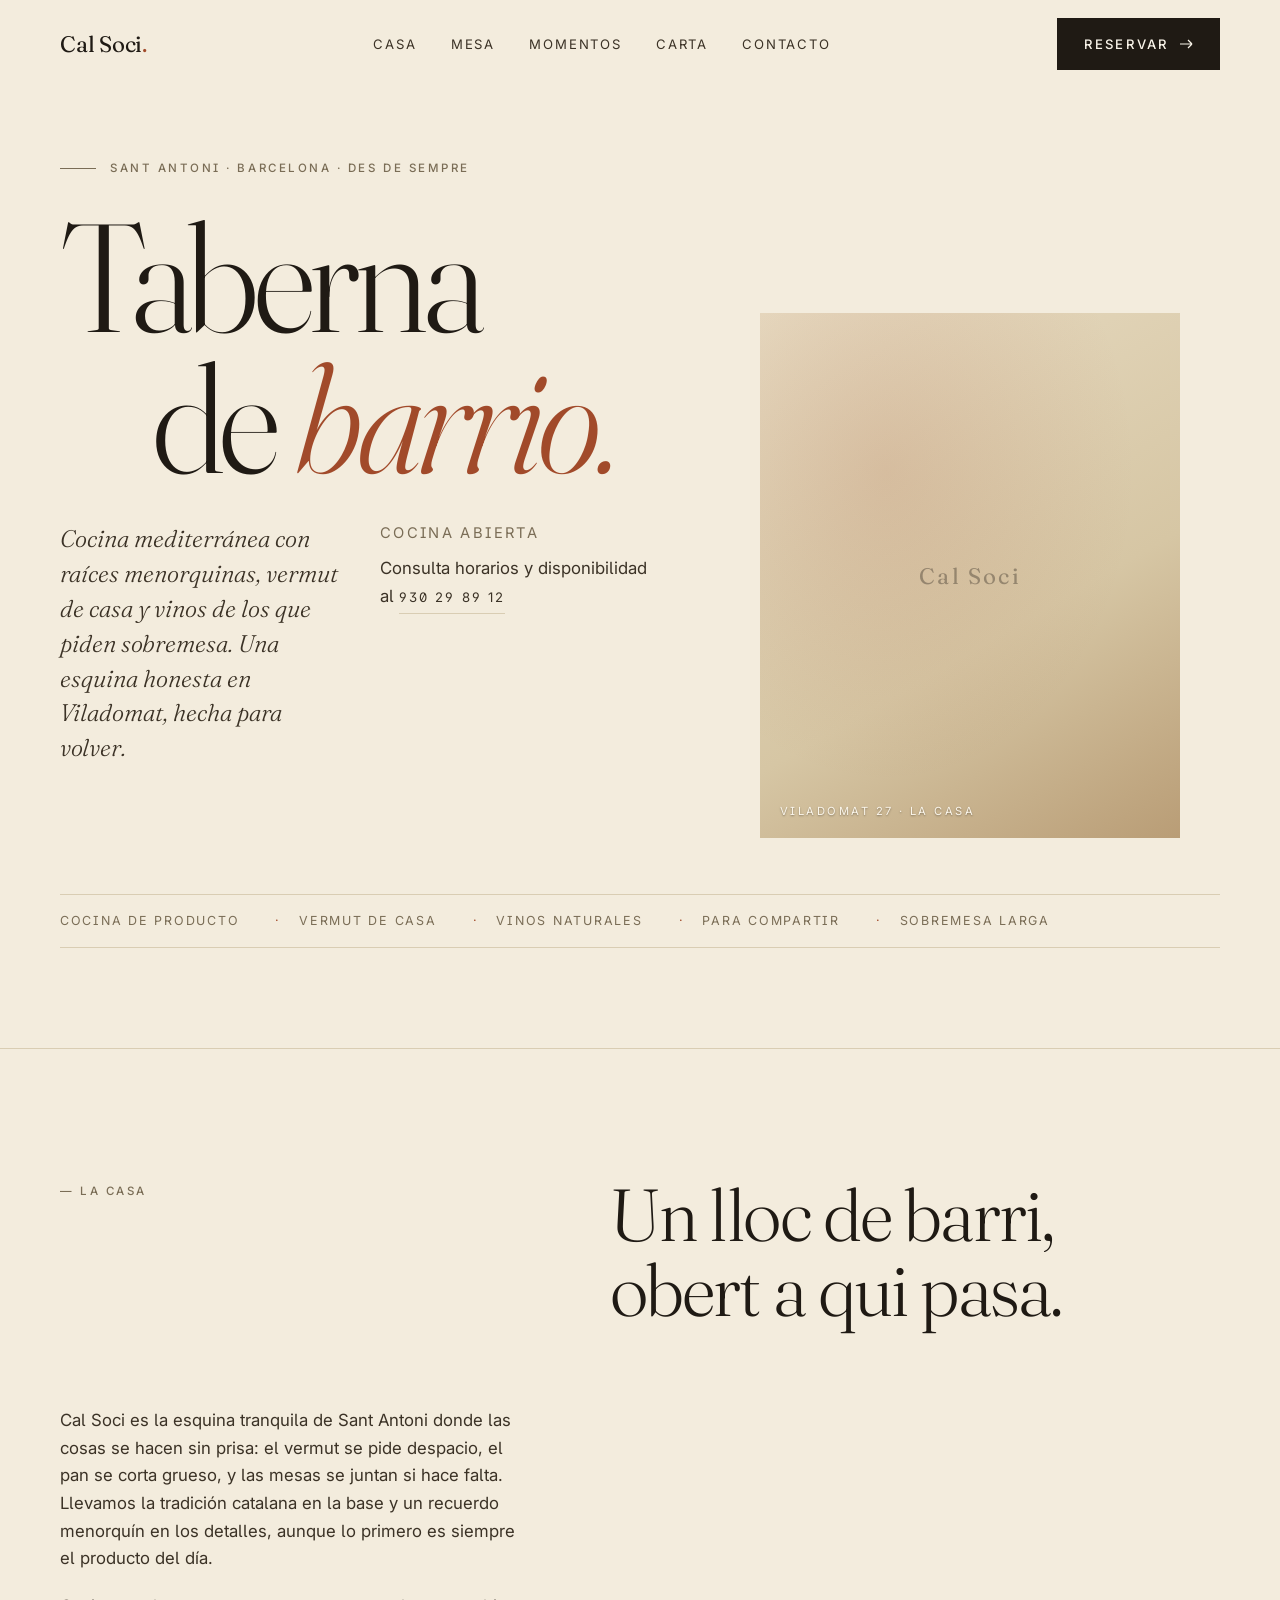
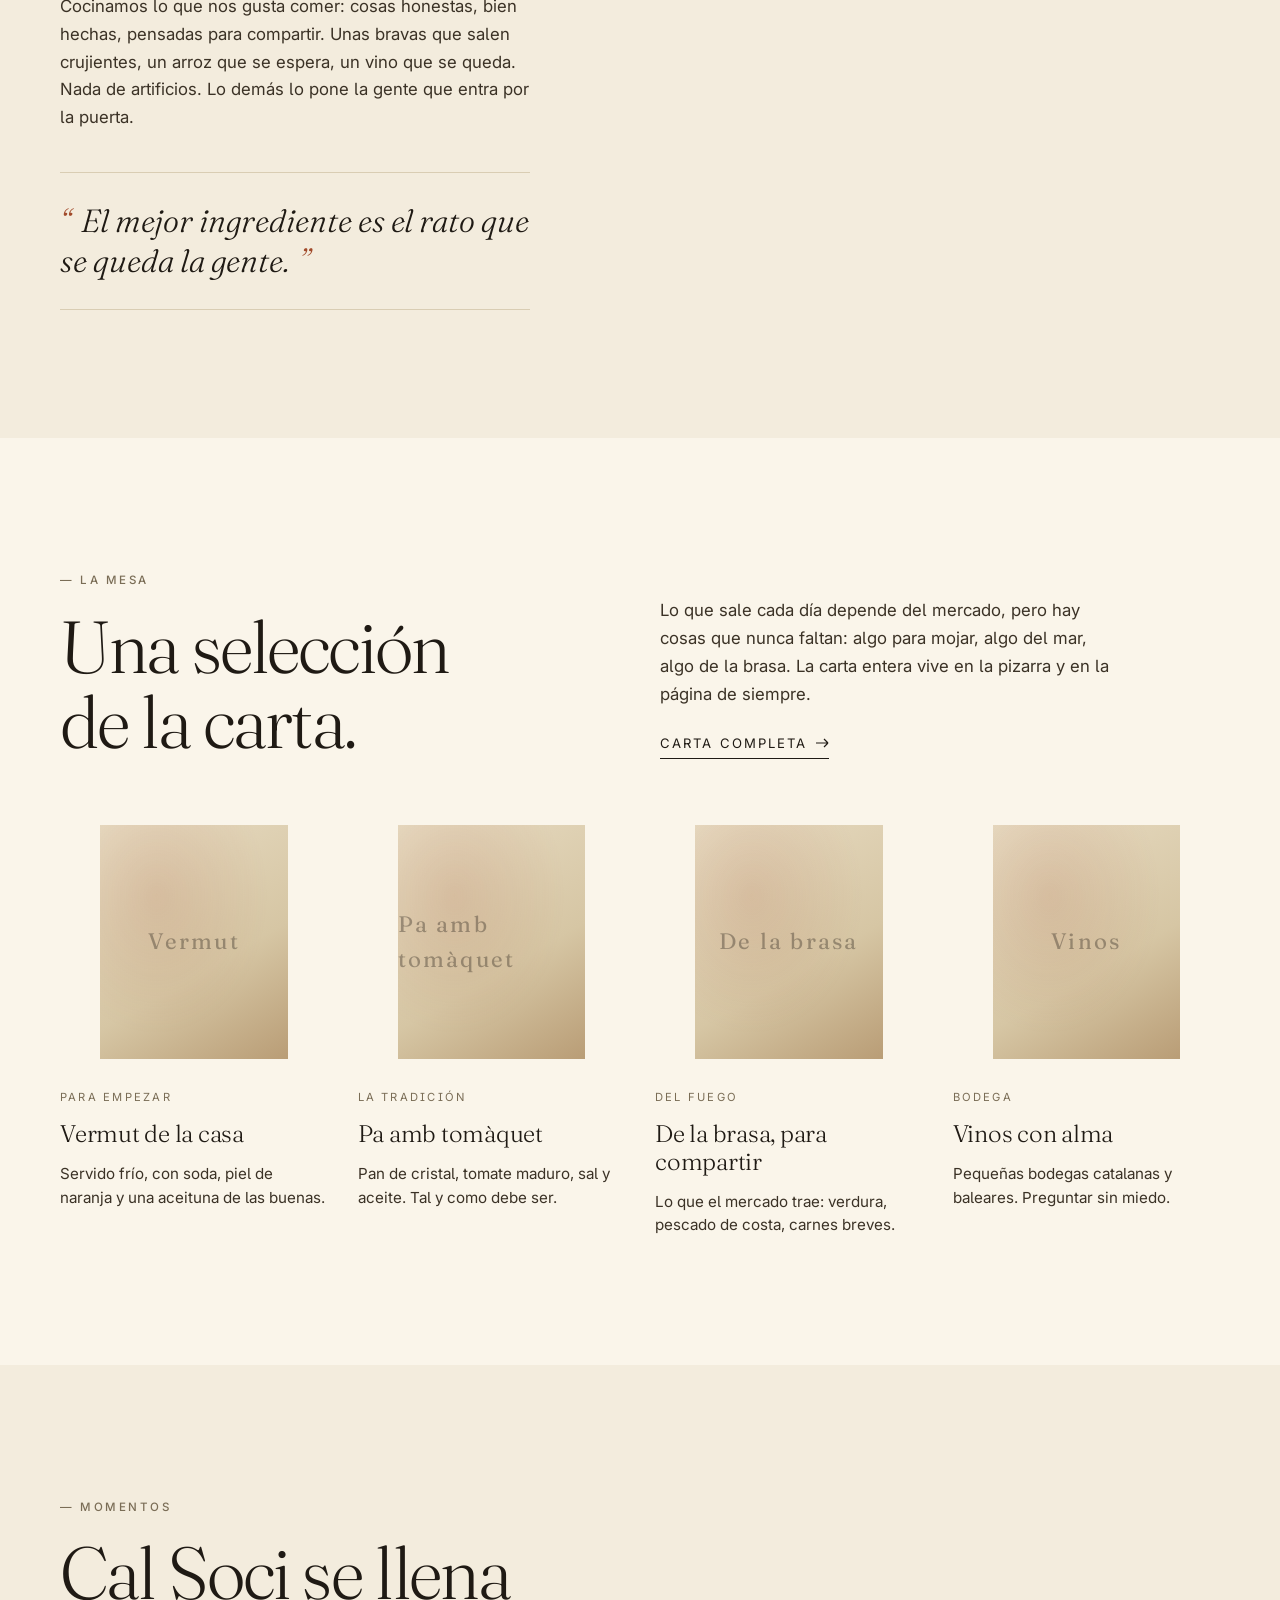
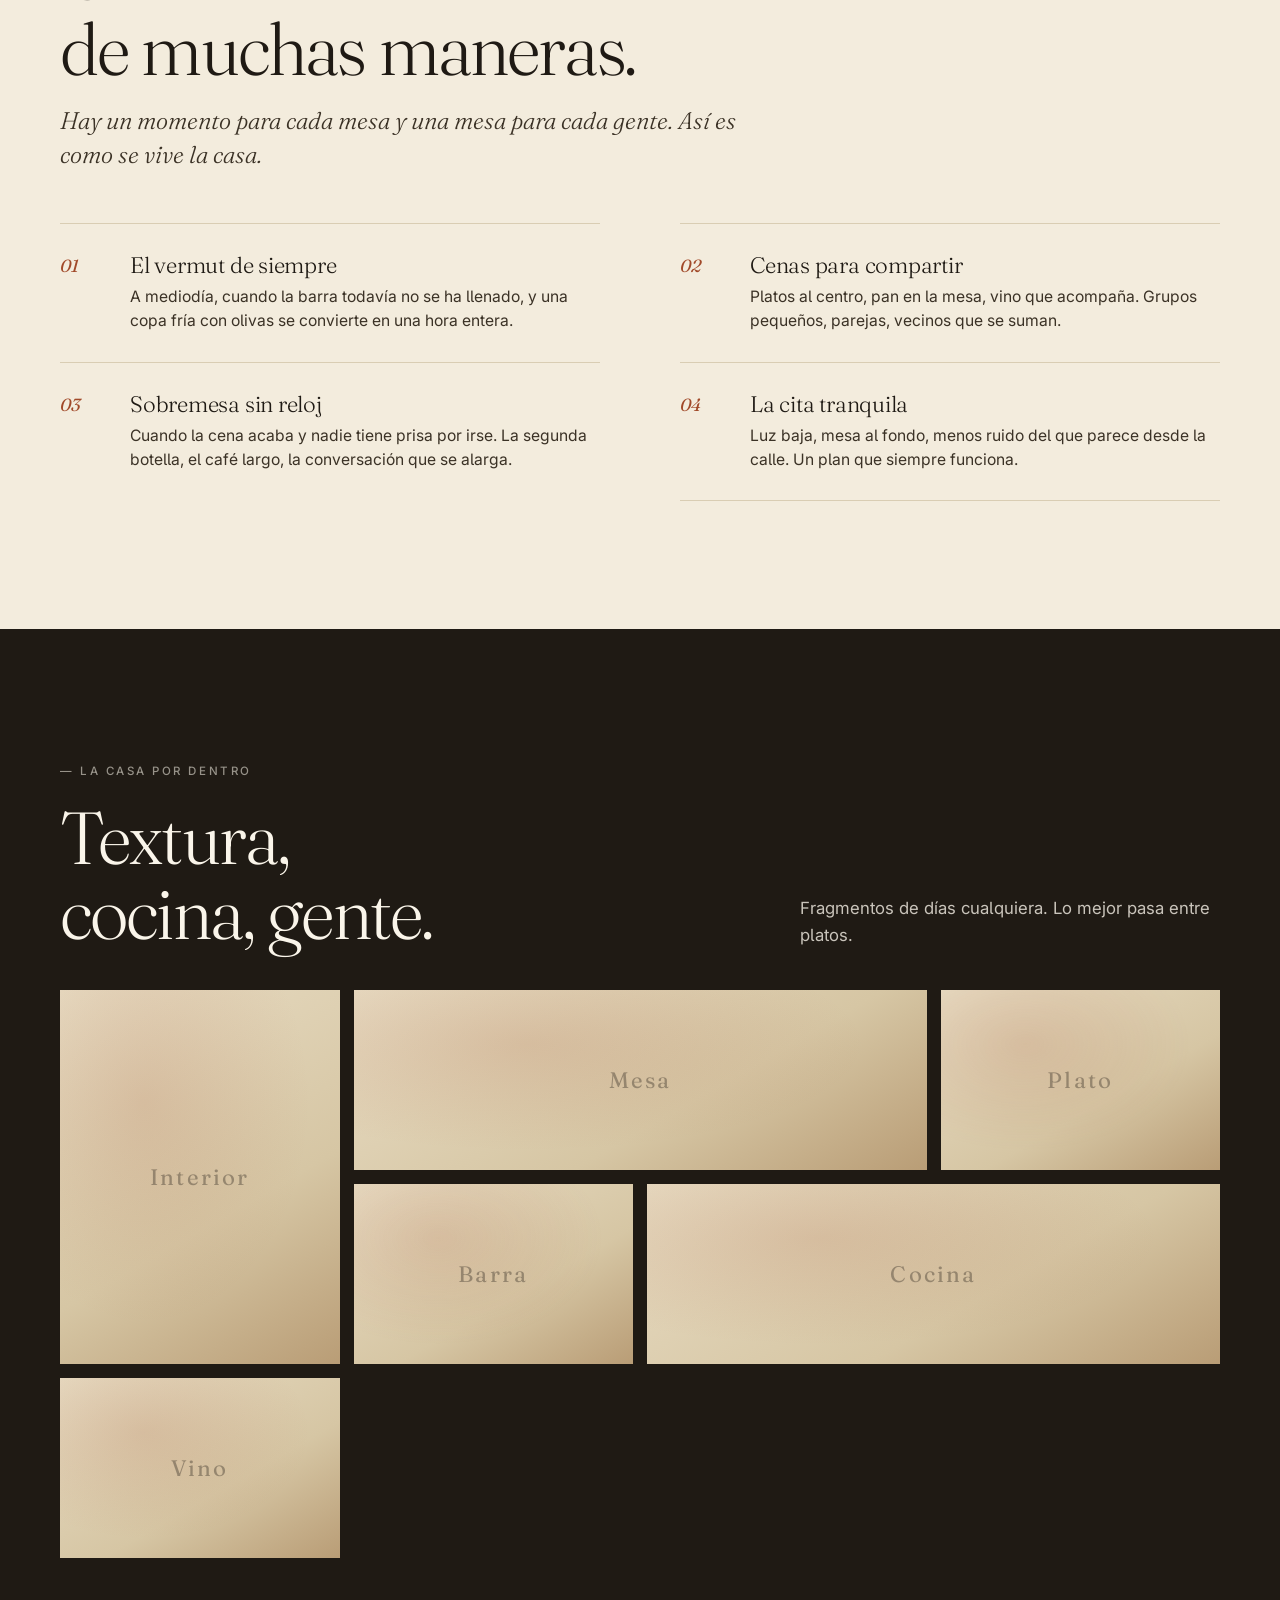
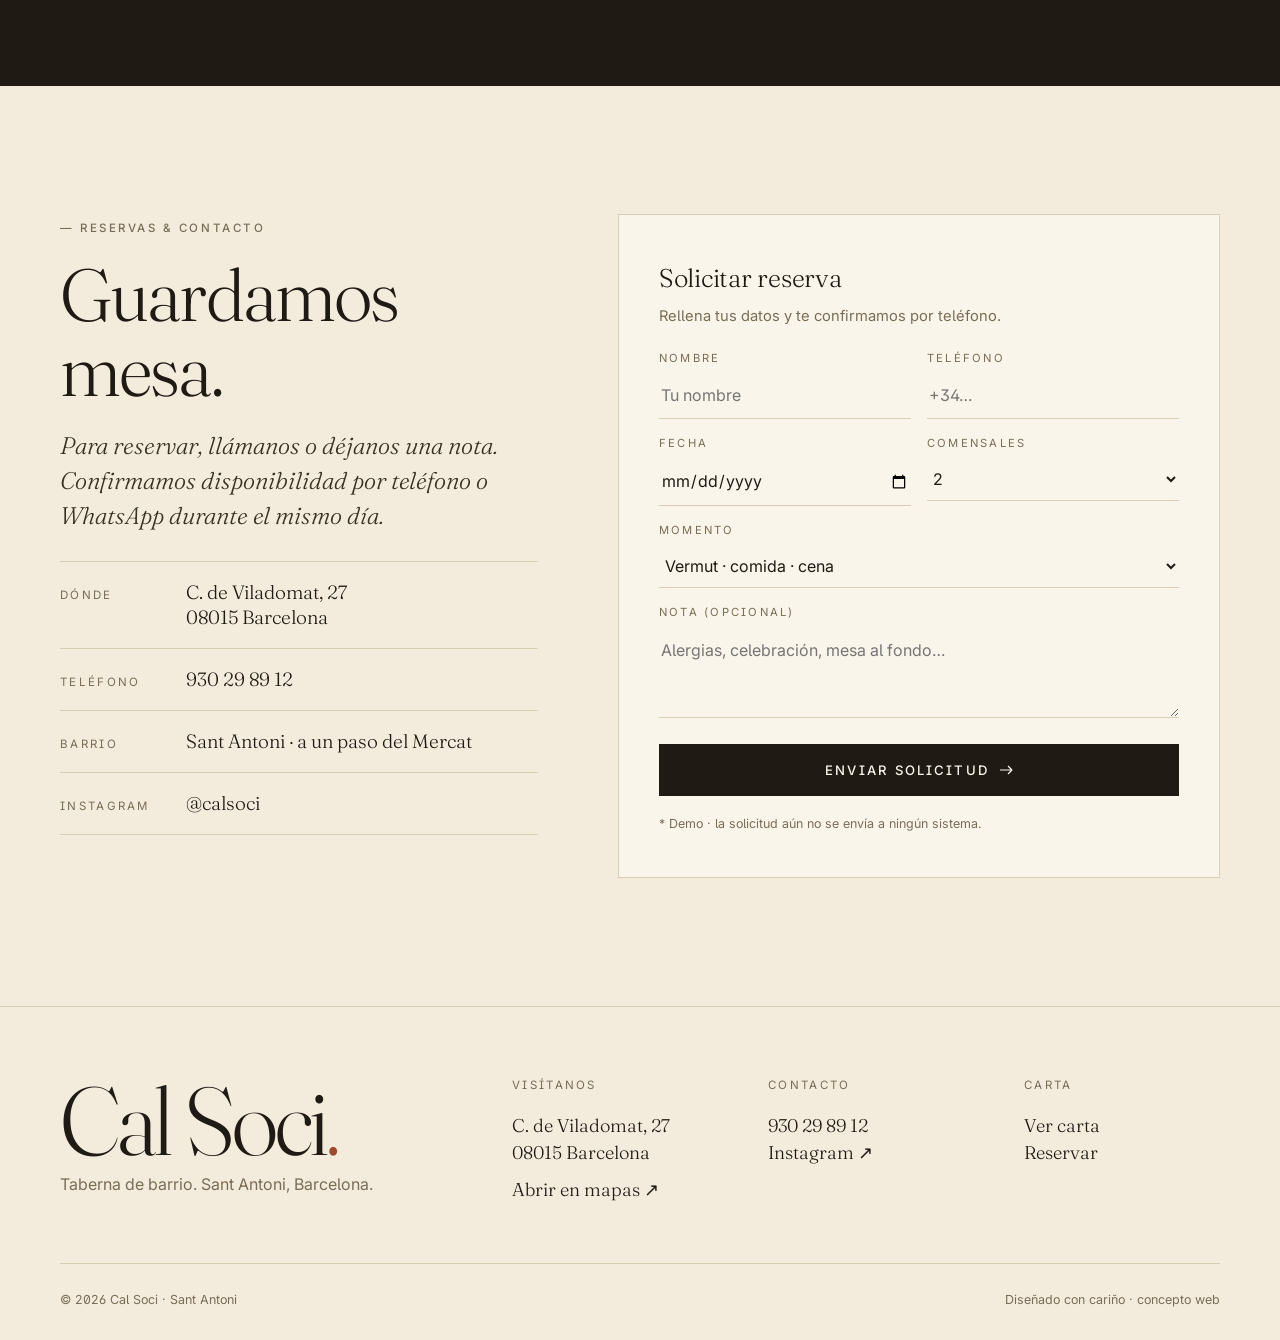
==== index.html @ 77c38dde "Initial Cal Soci website concept Premium redesign proposal for Cal Soci (Sant Antoni, Barcelona): ed" ====
<!DOCTYPE html>
<html lang="es">
<head>
  <meta charset="utf-8" />
  <meta name="viewport" content="width=device-width, initial-scale=1, viewport-fit=cover" />
  <meta name="theme-color" content="#f3ecdd" />
  <title>Cal Soci — Taberna de barrio · Sant Antoni, Barcelona</title>
  <meta name="description" content="Cal Soci. Cocina mediterránea con raíces menorquinas, vermut, vinos y sobremesa en el corazón de Sant Antoni. C. de Viladomat 27, Barcelona." />

  <!-- Open Graph -->
  <meta property="og:type" content="website" />
  <meta property="og:title" content="Cal Soci — Taberna de barrio en Sant Antoni" />
  <meta property="og:description" content="Cocina honesta, vermut, y la calma de una taberna de barrio. C. de Viladomat 27, Barcelona." />
  <meta property="og:locale" content="es_ES" />

  <!-- Typography -->
  <link rel="preconnect" href="https://fonts.googleapis.com" />
  <link rel="preconnect" href="https://fonts.gstatic.com" crossorigin />
  <link href="https://fonts.googleapis.com/css2?family=Fraunces:ital,opsz,wght@0,9..144,300;0,9..144,400;0,9..144,500;1,9..144,300;1,9..144,400&family=Inter:wght@400;500;600&display=swap" rel="stylesheet" />

  <link rel="stylesheet" href="assets/css/styles.css" />
  <link rel="icon" href="data:image/svg+xml;utf8,<svg xmlns='http://www.w3.org/2000/svg' viewBox='0 0 32 32'><rect width='32' height='32' fill='%23f3ecdd'/><text x='50%25' y='60%25' text-anchor='middle' font-family='Georgia,serif' font-size='20' fill='%231f1a14'>C</text><circle cx='24' cy='8' r='2' fill='%23a14a2a'/></svg>" />
</head>
<body>

  <!-- NAV -->
  <header class="nav" id="nav">
    <div class="wrap nav__inner">
      <a href="#top" class="nav__brand" aria-label="Cal Soci — Inicio">Cal Soci<span class="dot">.</span></a>
      <nav class="nav__links" aria-label="Principal">
        <a href="#identitat">Casa</a>
        <a href="#destacados">Mesa</a>
        <a href="#experiencia">Momentos</a>
        <a href="menu.html">Carta</a>
        <a href="#contacto">Contacto</a>
      </nav>
      <a href="#contacto" class="btn nav__cta">
        Reservar
        <svg class="arrow" width="14" height="10" viewBox="0 0 14 10" fill="none"><path d="M1 5h12m0 0L9 1m4 4L9 9" stroke="currentColor" stroke-width="1.2"/></svg>
      </a>
      <button class="nav__toggle" aria-label="Abrir menú" aria-expanded="false" aria-controls="drawer">
        <span></span>
      </button>
    </div>
  </header>

  <!-- MOBILE DRAWER -->
  <aside class="drawer" id="drawer" aria-hidden="true">
    <div class="drawer__top">
      <span class="nav__brand">Cal Soci<span class="dot">.</span></span>
      <button class="drawer__close" aria-label="Cerrar menú">✕</button>
    </div>
    <nav class="drawer__nav" aria-label="Móvil">
      <a href="#identitat">Casa</a>
      <a href="#destacados">Mesa</a>
      <a href="#experiencia">Momentos</a>
      <a href="menu.html">Carta</a>
      <a href="#contacto">Contacto</a>
    </nav>
    <div class="drawer__meta">
      <span>C. de Viladomat, 27 · Sant Antoni</span>
      <a href="tel:+34930298912">930 29 89 12</a>
      <a href="https://www.instagram.com/" target="_blank" rel="noopener">Instagram</a>
    </div>
  </aside>

  <main id="top">

    <!-- HERO -->
    <section class="hero">
      <div class="wrap">
        <div class="hero__grid">
          <div>
            <div class="hero__eyebrow reveal">
              <span class="rule"></span>
              <span class="kicker">Sant Antoni · Barcelona · des de sempre</span>
            </div>

            <h1 class="display hero__title reveal">
              <span class="row">Taberna</span>
              <span class="row shift">de <em>barrio.</em></span>
            </h1>

            <div class="hero__meta">
              <p class="lede reveal delay-1">
                Cocina mediterránea con raíces menorquinas, vermut de casa y vinos de los que piden sobremesa. Una esquina honesta en Viladomat, hecha para volver.
              </p>
              <div class="reveal delay-2">
                <p class="body-sm" style="letter-spacing:0.16em; text-transform:uppercase; margin-bottom:10px; color:var(--muted);">Cocina abierta</p>
                <!-- Hours intentionally not hardcoded; confirm with owner. -->
                <p class="body-lg">Consulta horarios y disponibilidad<br/>al <a class="link-underline" style="border-bottom-color:var(--line);" href="tel:+34930298912">930 29 89 12</a></p>
              </div>
            </div>

            <div class="hero__cta reveal delay-3">
              <a href="#contacto" class="btn">
                Reservar mesa
                <svg class="arrow" width="14" height="10" viewBox="0 0 14 10" fill="none"><path d="M1 5h12m0 0L9 1m4 4L9 9" stroke="currentColor" stroke-width="1.2"/></svg>
              </a>
              <a href="menu.html" class="btn btn--ghost">Ver carta</a>
            </div>
          </div>

          <figure class="hero__figure reveal delay-2">
            <!-- Placeholder image. Replace with real Cal Soci hero shot. -->
            <img
              src="https://images.unsplash.com/photo-1559339352-11d035aa65de?auto=format&fit=crop&w=1200&q=80"
              alt="Atmósfera cálida de taberna con mesas de madera y luz baja"
              loading="eager" fetchpriority="high"
              onerror="this.replaceWith(Object.assign(document.createElement('div'),{className:'ph',textContent:'Cal Soci'}))"
            />
            <figcaption>Viladomat 27 · La casa</figcaption>
          </figure>
        </div>

        <div class="hero__ticker reveal">
          <span>Cocina de producto</span>
          <span>Vermut de casa</span>
          <span>Vinos naturales</span>
          <span>Para compartir</span>
          <span>Sobremesa larga</span>
        </div>
      </div>
    </section>

    <hr class="divider" />

    <!-- IDENTITY / STORY -->
    <section class="section" id="identitat">
      <div class="wrap story">
        <div class="story__label reveal">
          <span class="kicker">— La casa</span>
        </div>
        <div class="reveal delay-1">
          <h2 class="h1 story__title">Un lloc de barri,<br/>obert a qui pasa.</h2>
        </div>
        <div class="story__body reveal delay-2">
          <p class="body-lg">
            Cal Soci es la esquina tranquila de Sant Antoni donde las cosas se hacen sin prisa: el vermut se pide despacio, el pan se corta grueso, y las mesas se juntan si hace falta. Llevamos la tradición catalana en la base y un recuerdo menorquín en los detalles, aunque lo primero es siempre el producto del día.
          </p>
          <p class="body-lg">
            Cocinamos lo que nos gusta comer: cosas honestas, bien hechas, pensadas para compartir. Unas bravas que salen crujientes, un arroz que se espera, un vino que se queda. Nada de artificios. Lo demás lo pone la gente que entra por la puerta.
          </p>

          <blockquote class="pullquote">
            El mejor ingrediente es el rato que se queda la gente.
          </blockquote>
        </div>
      </div>
    </section>

    <!-- HIGHLIGHTS (menu teaser) -->
    <!--
      NOTE: No real menu/photos were provided. These categories reflect a
      typical Sant Antoni taberna and are marked visually as a "selección".
      Replace with real dishes, prices and photography when available.
    -->
    <section class="section highlights" id="destacados">
      <div class="wrap">
        <div class="highlights__head">
          <div class="reveal">
            <span class="kicker">— La mesa</span>
            <h2 class="h1" style="margin-top:18px;">Una selección<br/>de la carta.</h2>
          </div>
          <div class="reveal delay-1">
            <p class="body-lg" style="max-width:460px;">
              Lo que sale cada día depende del mercado, pero hay cosas que nunca faltan: algo para mojar, algo del mar, algo de la brasa. La carta entera vive en la pizarra y en la página de siempre.
            </p>
            <p style="margin-top:22px;">
              <a class="link-underline" href="menu.html">Carta completa
                <svg class="arrow" width="14" height="10" viewBox="0 0 14 10" fill="none"><path d="M1 5h12m0 0L9 1m4 4L9 9" stroke="currentColor" stroke-width="1.2"/></svg>
              </a>
            </p>
          </div>
        </div>

        <div class="highlights__grid">
          <article class="dish reveal">
            <figure class="dish__figure">
              <img src="https://images.unsplash.com/photo-1544148103-0773bf10d330?auto=format&fit=crop&w=800&q=80" alt="Vermut con soda y naranja" loading="lazy"
                onerror="this.replaceWith(Object.assign(document.createElement('div'),{className:'ph',textContent:'Vermut'}))"/>
            </figure>
            <span class="dish__cat">Para empezar</span>
            <h3 class="dish__name">Vermut de la casa</h3>
            <p class="dish__note">Servido frío, con soda, piel de naranja y una aceituna de las buenas.</p>
          </article>

          <article class="dish reveal delay-1">
            <figure class="dish__figure">
              <img src="https://images.unsplash.com/photo-1541529086526-db283c563270?auto=format&fit=crop&w=800&q=80" alt="Pan con tomate" loading="lazy"
                onerror="this.replaceWith(Object.assign(document.createElement('div'),{className:'ph',textContent:'Pa amb tomàquet'}))"/>
            </figure>
            <span class="dish__cat">La tradición</span>
            <h3 class="dish__name">Pa amb tomàquet</h3>
            <p class="dish__note">Pan de cristal, tomate maduro, sal y aceite. Tal y como debe ser.</p>
          </article>

          <article class="dish reveal delay-2">
            <figure class="dish__figure">
              <img src="https://images.unsplash.com/photo-1625944525533-473f1b3d9684?auto=format&fit=crop&w=800&q=80" alt="Plato para compartir en la brasa" loading="lazy"
                onerror="this.replaceWith(Object.assign(document.createElement('div'),{className:'ph',textContent:'De la brasa'}))"/>
            </figure>
            <span class="dish__cat">Del fuego</span>
            <h3 class="dish__name">De la brasa, para compartir</h3>
            <p class="dish__note">Lo que el mercado trae: verdura, pescado de costa, carnes breves.</p>
          </article>

          <article class="dish reveal delay-3">
            <figure class="dish__figure">
              <img src="https://images.unsplash.com/photo-1510812431401-41d2bd2722f3?auto=format&fit=crop&w=800&q=80" alt="Copa de vino" loading="lazy"
                onerror="this.replaceWith(Object.assign(document.createElement('div'),{className:'ph',textContent:'Vinos'}))"/>
            </figure>
            <span class="dish__cat">Bodega</span>
            <h3 class="dish__name">Vinos con alma</h3>
            <p class="dish__note">Pequeñas bodegas catalanas y baleares. Preguntar sin miedo.</p>
          </article>
        </div>
      </div>
    </section>

    <!-- EXPERIENCE -->
    <section class="section" id="experiencia">
      <div class="wrap">
        <div class="reveal">
          <span class="kicker">— Momentos</span>
          <h2 class="h1" style="margin-top:18px; max-width:780px;">
            Cal Soci se llena<br/>de muchas maneras.
          </h2>
          <p class="lede" style="margin-top:18px; max-width:680px;">
            Hay un momento para cada mesa y una mesa para cada gente. Así es como se vive la casa.
          </p>
        </div>

        <div class="experience__grid">
          <div class="moment reveal">
            <div class="moment__num">01</div>
            <div>
              <h3 class="moment__title">El vermut de siempre</h3>
              <p class="moment__body">A mediodía, cuando la barra todavía no se ha llenado, y una copa fría con olivas se convierte en una hora entera.</p>
            </div>
          </div>

          <div class="moment reveal delay-1">
            <div class="moment__num">02</div>
            <div>
              <h3 class="moment__title">Cenas para compartir</h3>
              <p class="moment__body">Platos al centro, pan en la mesa, vino que acompaña. Grupos pequeños, parejas, vecinos que se suman.</p>
            </div>
          </div>

          <div class="moment reveal delay-2">
            <div class="moment__num">03</div>
            <div>
              <h3 class="moment__title">Sobremesa sin reloj</h3>
              <p class="moment__body">Cuando la cena acaba y nadie tiene prisa por irse. La segunda botella, el café largo, la conversación que se alarga.</p>
            </div>
          </div>

          <div class="moment reveal delay-3">
            <div class="moment__num">04</div>
            <div>
              <h3 class="moment__title">La cita tranquila</h3>
              <p class="moment__body">Luz baja, mesa al fondo, menos ruido del que parece desde la calle. Un plan que siempre funciona.</p>
            </div>
          </div>
        </div>
      </div>
    </section>

    <!-- GALLERY / atmosphere -->
    <section class="section gallery" id="galeria">
      <div class="wrap">
        <div class="gallery__head">
          <div class="reveal">
            <span class="kicker">— La casa por dentro</span>
            <h2 class="h1" style="margin-top:18px;">Textura,<br/>cocina, gente.</h2>
          </div>
          <p class="body-lg reveal delay-1" style="max-width:420px; color:rgba(250,245,234,.78);">
            Fragmentos de días cualquiera. Lo mejor pasa entre platos.
          </p>
        </div>

        <div class="gallery__grid">
          <div class="gallery__item tall reveal">
            <img src="https://images.unsplash.com/photo-1414235077428-338989a2e8c0?auto=format&fit=crop&w=900&q=80" alt="Interior de taberna de barrio" loading="lazy"
              onerror="this.replaceWith(Object.assign(document.createElement('div'),{className:'ph',textContent:'Interior'}))"/>
          </div>
          <div class="gallery__item wide reveal delay-1">
            <img src="https://images.unsplash.com/photo-1466978913421-dad2ebd01d17?auto=format&fit=crop&w=1200&q=80" alt="Mesa con platos para compartir" loading="lazy"
              onerror="this.replaceWith(Object.assign(document.createElement('div'),{className:'ph',textContent:'Mesa'}))"/>
          </div>
          <div class="gallery__item reveal delay-2">
            <img src="https://images.unsplash.com/photo-1485921325833-c519f76c4927?auto=format&fit=crop&w=700&q=80" alt="Detalle de plato" loading="lazy"
              onerror="this.replaceWith(Object.assign(document.createElement('div'),{className:'ph',textContent:'Plato'}))"/>
          </div>
          <div class="gallery__item reveal delay-3">
            <img src="https://images.unsplash.com/photo-1559329007-40df8a9345d8?auto=format&fit=crop&w=700&q=80" alt="Barra con copas" loading="lazy"
              onerror="this.replaceWith(Object.assign(document.createElement('div'),{className:'ph',textContent:'Barra'}))"/>
          </div>
          <div class="gallery__item wide reveal">
            <img src="https://images.unsplash.com/photo-1504674900247-0877df9cc836?auto=format&fit=crop&w=1200&q=80" alt="Plato mediterráneo" loading="lazy"
              onerror="this.replaceWith(Object.assign(document.createElement('div'),{className:'ph',textContent:'Cocina'}))"/>
          </div>
          <div class="gallery__item reveal delay-1">
            <img src="https://images.unsplash.com/photo-1510812431401-41d2bd2722f3?auto=format&fit=crop&w=700&q=80" alt="Copa de vino" loading="lazy"
              onerror="this.replaceWith(Object.assign(document.createElement('div'),{className:'ph',textContent:'Vino'}))"/>
          </div>
        </div>
      </div>
    </section>

    <!-- RESERVATION / CONTACT -->
    <section class="section" id="contacto">
      <div class="wrap reserve__grid">
        <div class="reveal">
          <span class="kicker">— Reservas & Contacto</span>
          <h2 class="h1" style="margin-top:18px;">Guardamos<br/>mesa.</h2>
          <p class="lede" style="margin-top:22px; max-width:520px;">
            Para reservar, llámanos o déjanos una nota. Confirmamos disponibilidad por teléfono o WhatsApp durante el mismo día.
          </p>

          <ul class="info-list">
            <li>
              <span class="info-list__label">Dónde</span>
              <span class="info-list__value">
                <a href="https://maps.google.com/?q=Cal+Soci+Viladomat+27+Barcelona" target="_blank" rel="noopener">
                  C. de Viladomat, 27<br/>08015 Barcelona
                </a>
              </span>
            </li>
            <li>
              <span class="info-list__label">Teléfono</span>
              <span class="info-list__value"><a href="tel:+34930298912">930 29 89 12</a></span>
            </li>
            <li>
              <span class="info-list__label">Barrio</span>
              <span class="info-list__value">Sant Antoni · a un paso del Mercat</span>
            </li>
            <li>
              <span class="info-list__label">Instagram</span>
              <!-- Handle not confirmed — link to Instagram root as safe fallback. -->
              <span class="info-list__value"><a href="https://www.instagram.com/" target="_blank" rel="noopener">@calsoci</a></span>
            </li>
          </ul>
        </div>

        <form class="reserve-form reveal delay-1" onsubmit="event.preventDefault(); this.querySelector('.form-note').textContent='Gracias. Te llamamos para confirmar.';">
          <h3>Solicitar reserva</h3>
          <p class="body-sm">Rellena tus datos y te confirmamos por teléfono.</p>

          <div class="form-row two">
            <div class="field">
              <label for="r-name">Nombre</label>
              <input id="r-name" type="text" placeholder="Tu nombre" required />
            </div>
            <div class="field">
              <label for="r-phone">Teléfono</label>
              <input id="r-phone" type="tel" placeholder="+34…" required />
            </div>
          </div>

          <div class="form-row two">
            <div class="field">
              <label for="r-date">Fecha</label>
              <input id="r-date" type="date" required />
            </div>
            <div class="field">
              <label for="r-guests">Comensales</label>
              <select id="r-guests" required>
                <option>2</option><option>3</option><option>4</option>
                <option>5</option><option>6</option><option>7+</option>
              </select>
            </div>
          </div>

          <div class="form-row">
            <div class="field">
              <label for="r-time">Momento</label>
              <select id="r-time" required>
                <option value="">Vermut · comida · cena</option>
                <option>Vermut (mediodía)</option>
                <option>Comida</option>
                <option>Tarde</option>
                <option>Cena</option>
              </select>
            </div>
          </div>

          <div class="form-row">
            <div class="field">
              <label for="r-note">Nota (opcional)</label>
              <textarea id="r-note" placeholder="Alergias, celebración, mesa al fondo…"></textarea>
            </div>
          </div>

          <button type="submit" class="btn">
            Enviar solicitud
            <svg class="arrow" width="14" height="10" viewBox="0 0 14 10" fill="none"><path d="M1 5h12m0 0L9 1m4 4L9 9" stroke="currentColor" stroke-width="1.2"/></svg>
          </button>
          <p class="form-note">* Demo · la solicitud aún no se envía a ningún sistema.</p>
        </form>
      </div>
    </section>
  </main>

  <!-- FOOTER -->
  <footer class="footer">
    <div class="wrap">
      <div class="footer__grid">
        <div class="footer__brand">
          <div class="display" aria-hidden="true">Cal&nbsp;Soci<span style="color:var(--terracotta);">.</span></div>
          <p>Taberna de barrio. Sant Antoni, Barcelona.</p>
        </div>
        <div class="footer__col">
          <h4>Visítanos</h4>
          <p>C. de Viladomat, 27<br/>08015 Barcelona</p>
          <p style="margin-top:10px;"><a href="https://maps.google.com/?q=Cal+Soci+Viladomat+27+Barcelona" target="_blank" rel="noopener">Abrir en mapas ↗</a></p>
        </div>
        <div class="footer__col">
          <h4>Contacto</h4>
          <p><a href="tel:+34930298912">930 29 89 12</a></p>
          <p><a href="https://www.instagram.com/" target="_blank" rel="noopener">Instagram ↗</a></p>
        </div>
        <div class="footer__col">
          <h4>Carta</h4>
          <p><a href="menu.html">Ver carta</a></p>
          <p><a href="#contacto">Reservar</a></p>
        </div>
      </div>
      <div class="footer__bottom">
        <span>© <span id="year"></span> Cal Soci · Sant Antoni</span>
        <span>Diseñado con cariño · concepto web</span>
      </div>
    </div>
  </footer>

  <script src="assets/js/main.js" defer></script>
</body>
</html>
---- assets/css/styles.css ----
/* =========================================================
   Cal Soci — redesign concept
   Editorial, warm, Mediterranean. Mobile-first.
   ========================================================= */

/* ---------- Tokens ---------- */
:root {
  /* Warm neutrals pulled from a taberna palette:
     aged paper, terracotta tile, olive shade, ink. */
  --paper: #f3ecdd;
  --paper-soft: #ece2cd;
  --cream: #faf5ea;
  --ink: #1f1a14;
  --ink-soft: #3b3226;
  --muted: #7a6d56;
  --line: #d9cdb3;
  --terracotta: #a14a2a;
  --terracotta-deep: #7d3518;
  --olive: #5a5c3b;
  --accent: var(--terracotta);

  --font-serif: "Fraunces", "Cormorant Garamond", "Times New Roman", serif;
  --font-sans:  "Inter", system-ui, -apple-system, "Helvetica Neue", sans-serif;
  --font-mono:  "JetBrains Mono", ui-monospace, Menlo, monospace;

  --max: 1240px;
  --gutter: clamp(20px, 4vw, 40px);
  --radius: 2px;

  --ease: cubic-bezier(.2, .7, .2, 1);
}

/* ---------- Reset ---------- */
*, *::before, *::after { box-sizing: border-box; }
html, body { margin: 0; padding: 0; }
html { scroll-behavior: smooth; -webkit-text-size-adjust: 100%; }
body {
  background: var(--paper);
  color: var(--ink);
  font-family: var(--font-sans);
  font-size: 16px;
  line-height: 1.55;
  font-feature-settings: "ss01", "ss02";
  -webkit-font-smoothing: antialiased;
  text-rendering: optimizeLegibility;
  overflow-x: hidden;
}
img, picture, svg { display: block; max-width: 100%; }
a { color: inherit; text-decoration: none; }
button { font: inherit; color: inherit; background: none; border: none; cursor: pointer; }
h1, h2, h3, h4 { margin: 0; font-weight: 400; letter-spacing: -0.01em; }
p  { margin: 0; }

/* ---------- Type scale (editorial) ---------- */
.display {
  font-family: var(--font-serif);
  font-weight: 300;
  font-style: normal;
  letter-spacing: -0.035em;
  line-height: 0.92;
  font-size: clamp(3.8rem, 14vw, 11rem);
}
.h1 {
  font-family: var(--font-serif);
  font-weight: 300;
  line-height: 1.02;
  letter-spacing: -0.025em;
  font-size: clamp(2.4rem, 6vw, 4.6rem);
}
.h2 {
  font-family: var(--font-serif);
  font-weight: 300;
  line-height: 1.08;
  letter-spacing: -0.02em;
  font-size: clamp(1.8rem, 3.5vw, 2.6rem);
}
.kicker {
  font-family: var(--font-sans);
  font-size: 0.72rem;
  letter-spacing: 0.22em;
  text-transform: uppercase;
  color: var(--muted);
  font-weight: 500;
}
.lede {
  font-family: var(--font-serif);
  font-weight: 300;
  font-style: italic;
  font-size: clamp(1.15rem, 2vw, 1.5rem);
  line-height: 1.45;
  color: var(--ink-soft);
}
.body-lg { font-size: 1.05rem; line-height: 1.65; color: var(--ink-soft); }
.body-sm { font-size: 0.92rem; color: var(--muted); }

/* ---------- Layout ---------- */
.wrap { max-width: var(--max); margin: 0 auto; padding-left: var(--gutter); padding-right: var(--gutter); }
.section { padding: clamp(70px, 10vw, 140px) 0; }
.divider { height: 1px; background: var(--line); border: 0; margin: 0; }

/* ---------- Nav ---------- */
.nav {
  position: fixed; top: 0; left: 0; right: 0; z-index: 50;
  padding: 18px 0;
  transition: background-color .4s var(--ease), backdrop-filter .4s var(--ease), padding .3s var(--ease);
}
.nav.is-scrolled {
  background: rgba(243, 236, 221, 0.85);
  backdrop-filter: saturate(140%) blur(10px);
  -webkit-backdrop-filter: saturate(140%) blur(10px);
  padding: 12px 0;
  border-bottom: 1px solid rgba(31,26,20,0.06);
}
.nav__inner {
  display: flex; align-items: center; justify-content: space-between; gap: 24px;
}
.nav__brand {
  font-family: var(--font-serif);
  font-size: 1.4rem;
  letter-spacing: -0.01em;
  font-weight: 400;
}
.nav__brand .dot { color: var(--terracotta); }
.nav__links { display: none; align-items: center; gap: 34px; }
.nav__links a {
  font-size: 0.82rem; letter-spacing: 0.14em; text-transform: uppercase;
  color: var(--ink-soft); position: relative; padding: 6px 0;
}
.nav__links a:hover { color: var(--ink); }
.nav__links a::after {
  content: ""; position: absolute; left: 0; right: 0; bottom: 0;
  height: 1px; background: var(--ink); transform: scaleX(0); transform-origin: left;
  transition: transform .35s var(--ease);
}
.nav__links a:hover::after { transform: scaleX(1); }
.nav__cta { display: none; }
.nav__toggle {
  width: 44px; height: 44px;
  display: grid; place-items: center;
}
.nav__toggle span {
  display: block; width: 22px; height: 1px; background: var(--ink);
  position: relative;
}
.nav__toggle span::before, .nav__toggle span::after {
  content: ""; position: absolute; left: 0; right: 0; height: 1px; background: var(--ink);
  transition: transform .3s var(--ease);
}
.nav__toggle span::before { top: -6px; }
.nav__toggle span::after  { top:  6px; }

/* Mobile drawer */
.drawer {
  position: fixed; inset: 0; z-index: 60;
  background: var(--paper);
  transform: translateY(-100%);
  transition: transform .5s var(--ease);
  display: flex; flex-direction: column;
  padding: 18px var(--gutter) 40px;
}
.drawer.is-open { transform: translateY(0); }
.drawer__top { display: flex; justify-content: space-between; align-items: center; }
.drawer__close { width: 44px; height: 44px; display: grid; place-items: center; font-size: 1.4rem; }
.drawer__nav {
  margin-top: auto;
  display: flex; flex-direction: column; gap: 4px;
}
.drawer__nav a {
  font-family: var(--font-serif);
  font-size: clamp(2.2rem, 9vw, 3.4rem);
  font-weight: 300;
  letter-spacing: -0.02em;
  padding: 10px 0;
  border-bottom: 1px solid var(--line);
}
.drawer__nav a:last-child { border: 0; }
.drawer__meta {
  margin-top: 36px;
  display: flex; flex-direction: column; gap: 8px;
  font-size: 0.85rem; color: var(--muted);
}
.drawer__meta a { color: var(--ink-soft); }

/* ---------- Buttons ---------- */
.btn {
  display: inline-flex; align-items: center; gap: 10px;
  padding: 15px 26px;
  font-size: 0.82rem; letter-spacing: 0.16em; text-transform: uppercase;
  border: 1px solid var(--ink);
  background: var(--ink); color: var(--cream);
  transition: background .3s var(--ease), color .3s var(--ease), transform .3s var(--ease);
  font-weight: 500;
}
.btn:hover { background: var(--terracotta); border-color: var(--terracotta); }
.btn--ghost {
  background: transparent; color: var(--ink);
}
.btn--ghost:hover { background: var(--ink); color: var(--cream); }
.btn .arrow { transition: transform .35s var(--ease); }
.btn:hover .arrow { transform: translateX(4px); }

.link-underline {
  display: inline-flex; align-items: center; gap: 8px;
  font-size: 0.82rem; letter-spacing: 0.16em; text-transform: uppercase;
  padding-bottom: 4px;
  border-bottom: 1px solid currentColor;
}
.link-underline:hover { color: var(--terracotta); }

/* ---------- Hero ---------- */
.hero {
  position: relative;
  padding-top: 120px;
  padding-bottom: 60px;
  overflow: hidden;
}
.hero__grid {
  display: grid;
  grid-template-columns: 1fr;
  gap: 40px;
}
.hero__eyebrow {
  display: flex; align-items: center; gap: 14px;
  margin-bottom: 28px;
}
.hero__eyebrow .rule { width: 36px; height: 1px; background: var(--muted); }
.hero__title {
  /* Stretches full width on mobile; split into stacked lines */
}
.hero__title .row { display: block; }
.hero__title .row.shift { padding-left: 0.6em; }
.hero__title em {
  font-style: italic;
  color: var(--terracotta);
  font-weight: 300;
}
.hero__meta {
  margin-top: 34px;
  display: grid; grid-template-columns: 1fr; gap: 24px;
  max-width: 640px;
}
.hero__cta {
  margin-top: 36px;
  display: flex; flex-wrap: wrap; gap: 14px;
}
.hero__figure {
  position: relative;
  aspect-ratio: 4 / 5;
  background: var(--paper-soft);
  overflow: hidden;
  margin-top: 20px;
}
.hero__figure img {
  width: 100%; height: 100%; object-fit: cover;
  transition: transform 1.4s var(--ease), filter .8s var(--ease);
  filter: saturate(0.92) contrast(1.02);
}
.hero__figure:hover img { transform: scale(1.03); }
.hero__figure figcaption {
  position: absolute; left: 20px; bottom: 18px;
  font-size: 0.7rem; letter-spacing: 0.22em; text-transform: uppercase;
  color: var(--cream); text-shadow: 0 1px 2px rgba(0,0,0,.35);
}

.hero__ticker {
  margin-top: 40px;
  border-top: 1px solid var(--line);
  border-bottom: 1px solid var(--line);
  padding: 16px 0;
  display: flex; flex-wrap: wrap; gap: 18px 36px;
  font-size: 0.78rem; letter-spacing: 0.14em; text-transform: uppercase;
  color: var(--muted);
}
.hero__ticker span::before {
  content: "·";
  margin-right: 18px; color: var(--terracotta);
}
.hero__ticker span:first-child::before { content: ""; margin: 0; }

/* ---------- Story ---------- */
.story {
  display: grid;
  grid-template-columns: 1fr;
  gap: 40px;
}
.story__label { grid-column: 1 / -1; }
.story__title { }
.story__body { }
.story__body p + p { margin-top: 1.2em; }
.pullquote {
  font-family: var(--font-serif);
  font-style: italic;
  font-weight: 300;
  font-size: clamp(1.4rem, 3vw, 2rem);
  line-height: 1.25;
  color: var(--ink);
  padding: 28px 0;
  border-top: 1px solid var(--line);
  border-bottom: 1px solid var(--line);
  margin: 40px 0 0;
}
.pullquote::before { content: "“"; color: var(--terracotta); margin-right: 4px; }
.pullquote::after  { content: "”"; color: var(--terracotta); margin-left: 4px; }

/* ---------- Highlights ---------- */
.highlights { background: var(--cream); }
.highlights__head {
  display: grid; grid-template-columns: 1fr; gap: 20px;
  margin-bottom: 50px;
}
.highlights__grid {
  display: grid;
  grid-template-columns: 1fr;
  gap: 44px;
}
.dish {
  display: flex; flex-direction: column; gap: 14px;
}
.dish__figure {
  aspect-ratio: 4 / 5;
  background: var(--paper-soft);
  overflow: hidden;
  position: relative;
}
.dish__figure img {
  width: 100%; height: 100%; object-fit: cover;
  transition: transform 1.4s var(--ease);
}
.dish:hover .dish__figure img { transform: scale(1.04); }
.dish__cat {
  font-size: 0.7rem; letter-spacing: 0.2em; text-transform: uppercase; color: var(--muted);
}
.dish__name {
  font-family: var(--font-serif);
  font-size: 1.5rem;
  line-height: 1.15;
  font-weight: 300;
}
.dish__note { font-size: 0.95rem; color: var(--ink-soft); }

/* ---------- Experience ---------- */
.experience__grid {
  display: grid; grid-template-columns: 1fr; gap: 28px;
  margin-top: 50px;
}
.moment {
  padding: 28px 0;
  border-top: 1px solid var(--line);
  display: grid; grid-template-columns: 50px 1fr; gap: 20px;
  align-items: start;
}
.moment:last-child { border-bottom: 1px solid var(--line); }
.moment__num {
  font-family: var(--font-serif);
  font-size: 1.1rem;
  color: var(--terracotta);
  font-style: italic;
}
.moment__title {
  font-family: var(--font-serif);
  font-size: 1.4rem;
  line-height: 1.2;
  margin-bottom: 6px;
  font-weight: 300;
}
.moment__body { color: var(--ink-soft); font-size: 0.98rem; }

/* ---------- Gallery strip ---------- */
.gallery {
  background: var(--ink); color: var(--cream);
}
.gallery .kicker { color: rgba(250, 245, 234, 0.55); }
.gallery__head {
  display: flex; justify-content: space-between; align-items: end; gap: 20px;
  margin-bottom: 40px; flex-wrap: wrap;
}
.gallery__head h2 { color: var(--cream); max-width: 700px; }
.gallery__grid {
  display: grid;
  grid-template-columns: repeat(2, 1fr);
  gap: 10px;
}
.gallery__item {
  aspect-ratio: 3 / 4;
  background: #2a2319;
  overflow: hidden;
  position: relative;
}
.gallery__item img {
  width: 100%; height: 100%; object-fit: cover;
  transition: transform 1.4s var(--ease), filter .4s var(--ease);
  filter: saturate(0.9);
}
.gallery__item:hover img { transform: scale(1.04); filter: saturate(1); }
.gallery__item.tall { grid-row: span 2; aspect-ratio: auto; height: 100%; }

/* ---------- Reservation / Contact ---------- */
.reserve__grid {
  display: grid; grid-template-columns: 1fr; gap: 40px;
  align-items: start;
}
.info-list { list-style: none; padding: 0; margin: 28px 0 0; }
.info-list li {
  padding: 18px 0;
  border-top: 1px solid var(--line);
  display: grid; grid-template-columns: 110px 1fr; gap: 16px; align-items: baseline;
}
.info-list li:last-child { border-bottom: 1px solid var(--line); }
.info-list__label {
  font-size: 0.72rem; letter-spacing: 0.2em; text-transform: uppercase; color: var(--muted);
}
.info-list__value {
  font-family: var(--font-serif);
  font-size: 1.2rem;
  line-height: 1.3;
  font-weight: 300;
  color: var(--ink);
}
.info-list a:hover { color: var(--terracotta); }

.reserve-form {
  background: var(--cream);
  padding: 32px 26px;
  border: 1px solid var(--line);
}
.reserve-form h3 {
  font-family: var(--font-serif);
  font-weight: 300;
  font-size: 1.6rem;
  margin-bottom: 6px;
}
.reserve-form p.body-sm { margin-bottom: 22px; }
.form-row {
  display: grid; grid-template-columns: 1fr; gap: 16px;
  margin-bottom: 16px;
}
.field { display: flex; flex-direction: column; gap: 6px; }
.field label {
  font-size: 0.7rem; letter-spacing: 0.2em; text-transform: uppercase; color: var(--muted);
}
.field input, .field select, .field textarea {
  font: inherit;
  font-family: var(--font-sans);
  color: var(--ink);
  background: transparent;
  border: 0;
  border-bottom: 1px solid var(--line);
  padding: 10px 2px;
  transition: border-color .25s var(--ease);
}
.field input:focus, .field select:focus, .field textarea:focus {
  outline: none;
  border-bottom-color: var(--ink);
}
.field textarea { resize: vertical; min-height: 90px; }
.reserve-form .btn { width: 100%; justify-content: center; margin-top: 10px; }
.form-note {
  margin-top: 18px;
  font-size: 0.78rem; color: var(--muted);
}

/* ---------- Footer ---------- */
.footer {
  background: var(--paper);
  padding: 70px 0 30px;
  border-top: 1px solid var(--line);
}
.footer__grid {
  display: grid; grid-template-columns: 1fr; gap: 34px;
  margin-bottom: 60px;
}
.footer__brand .display {
  font-size: clamp(3rem, 12vw, 6rem);
  line-height: 0.9;
  margin-bottom: 8px;
}
.footer__brand p { color: var(--muted); }
.footer__col h4 {
  font-size: 0.72rem; letter-spacing: 0.2em; text-transform: uppercase;
  color: var(--muted); margin-bottom: 18px;
}
.footer__col p, .footer__col a {
  font-family: var(--font-serif); font-size: 1.15rem; font-weight: 300; line-height: 1.45;
}
.footer__col a:hover { color: var(--terracotta); }
.footer__bottom {
  display: flex; justify-content: space-between; flex-wrap: wrap; gap: 14px;
  padding-top: 26px; border-top: 1px solid var(--line);
  font-size: 0.78rem; color: var(--muted);
}

/* ---------- Menu page ---------- */
.menu-hero {
  padding-top: 140px; padding-bottom: 60px;
  border-bottom: 1px solid var(--line);
}
.menu-hero .lede { max-width: 640px; margin-top: 18px; }

.menu-tabs {
  position: sticky; top: 64px; z-index: 20;
  background: rgba(243, 236, 221, 0.9);
  backdrop-filter: blur(10px);
  -webkit-backdrop-filter: blur(10px);
  border-bottom: 1px solid var(--line);
  overflow-x: auto;
  -webkit-overflow-scrolling: touch;
}
.menu-tabs__inner {
  display: flex; gap: 6px;
  padding: 10px var(--gutter);
  white-space: nowrap;
}
.menu-tabs a {
  font-size: 0.75rem; letter-spacing: 0.16em; text-transform: uppercase;
  color: var(--ink-soft);
  padding: 10px 14px; border-radius: 999px;
  transition: background .25s var(--ease), color .25s var(--ease);
}
.menu-tabs a:hover, .menu-tabs a.is-active {
  background: var(--ink); color: var(--cream);
}

.menu-section { padding: clamp(60px, 8vw, 110px) 0; }
.menu-section + .menu-section { border-top: 1px solid var(--line); }

.menu-section__head {
  display: grid; grid-template-columns: 1fr; gap: 14px;
  margin-bottom: 40px;
}
.menu-section__head h2 { max-width: 640px; }
.menu-list {
  display: grid;
  grid-template-columns: 1fr;
  gap: 28px;
}
.menu-item {
  display: grid;
  grid-template-columns: 1fr auto;
  gap: 10px 20px;
  align-items: baseline;
}
.menu-item__name {
  font-family: var(--font-serif);
  font-size: 1.2rem; line-height: 1.25; font-weight: 300;
  letter-spacing: -0.005em;
}
.menu-item__price {
  font-family: var(--font-serif);
  font-size: 1.05rem; color: var(--muted);
  font-variant-numeric: tabular-nums;
}
.menu-item__desc {
  grid-column: 1 / -1;
  font-size: 0.92rem; color: var(--ink-soft); max-width: 640px;
}
.menu-item__tag {
  display: inline-block;
  font-size: 0.64rem; letter-spacing: 0.2em; text-transform: uppercase;
  color: var(--terracotta);
  margin-left: 10px;
  vertical-align: middle;
}
.menu-note {
  margin-top: 60px;
  padding: 22px 0;
  border-top: 1px solid var(--line);
  font-size: 0.85rem; color: var(--muted);
  max-width: 700px;
}

/* ---------- Reveal on scroll ---------- */
.reveal {
  opacity: 0; transform: translateY(22px);
  transition: opacity .9s var(--ease), transform .9s var(--ease);
}
.reveal.in { opacity: 1; transform: translateY(0); }
.reveal.delay-1 { transition-delay: .08s; }
.reveal.delay-2 { transition-delay: .16s; }
.reveal.delay-3 { transition-delay: .24s; }

/* ---------- Image placeholder (when photo absent) ---------- */
.ph {
  width: 100%; height: 100%;
  display: grid; place-items: center;
  background:
    radial-gradient(ellipse at 30% 30%, rgba(161,74,42,0.15), transparent 60%),
    linear-gradient(150deg, #e8dcc3, #d6c6a4 60%, #b99d76);
  color: rgba(31,26,20,.35);
  font-family: var(--font-serif);
  font-size: 1.4rem;
  letter-spacing: 0.1em;
}

/* ---------- Tablet ---------- */
@media (min-width: 680px) {
  .hero__meta { grid-template-columns: 1fr; }
  .highlights__grid { grid-template-columns: repeat(2, 1fr); gap: 40px 28px; }
  .experience__grid { grid-template-columns: 1fr; }
  .gallery__grid { grid-template-columns: repeat(3, 1fr); }
  .footer__grid { grid-template-columns: 1.4fr 1fr 1fr; }
  .menu-list { grid-template-columns: 1fr 1fr; column-gap: 60px; row-gap: 34px; }
}

/* ---------- Desktop ---------- */
@media (min-width: 980px) {
  .nav__links, .nav__cta { display: flex; }
  .nav__toggle { display: none; }

  .hero { padding-top: 160px; padding-bottom: 100px; }
  .hero__grid {
    grid-template-columns: 1.2fr 1fr;
    gap: 60px;
    align-items: end;
  }
  .hero__figure { margin-top: 0; aspect-ratio: 4/5; }
  .hero__meta { grid-template-columns: 1fr 1fr; gap: 40px; }

  .story { grid-template-columns: 1fr 1.3fr; gap: 80px; align-items: start; }
  .story__label { grid-column: auto; }

  .highlights__head { grid-template-columns: 1fr 1fr; align-items: end; gap: 40px; }
  .highlights__grid { grid-template-columns: repeat(4, 1fr); gap: 30px; }

  .experience__grid { grid-template-columns: 1fr 1fr; gap: 0 80px; }
  .moment { border-top: 1px solid var(--line); }

  .gallery__grid { grid-template-columns: repeat(4, 1fr); grid-auto-rows: 180px; gap: 14px; }
  .gallery__item { aspect-ratio: auto; height: 100%; }
  .gallery__item.tall { grid-row: span 2; }
  .gallery__item.wide { grid-column: span 2; }

  .reserve__grid { grid-template-columns: 1fr 1fr; gap: 80px; }
  .reserve-form { padding: 44px 40px; }
  .form-row.two { grid-template-columns: 1fr 1fr; }

  .footer__grid { grid-template-columns: 2fr 1fr 1fr 1fr; gap: 60px; }

  .menu-list { grid-template-columns: 1fr 1fr; column-gap: 80px; row-gap: 40px; }
}

@media (min-width: 1200px) {
  .display { font-size: clamp(6rem, 12vw, 12rem); }
}

/* Motion preferences */
@media (prefers-reduced-motion: reduce) {
  * { animation: none !important; transition: none !important; }
  .reveal { opacity: 1; transform: none; }
}
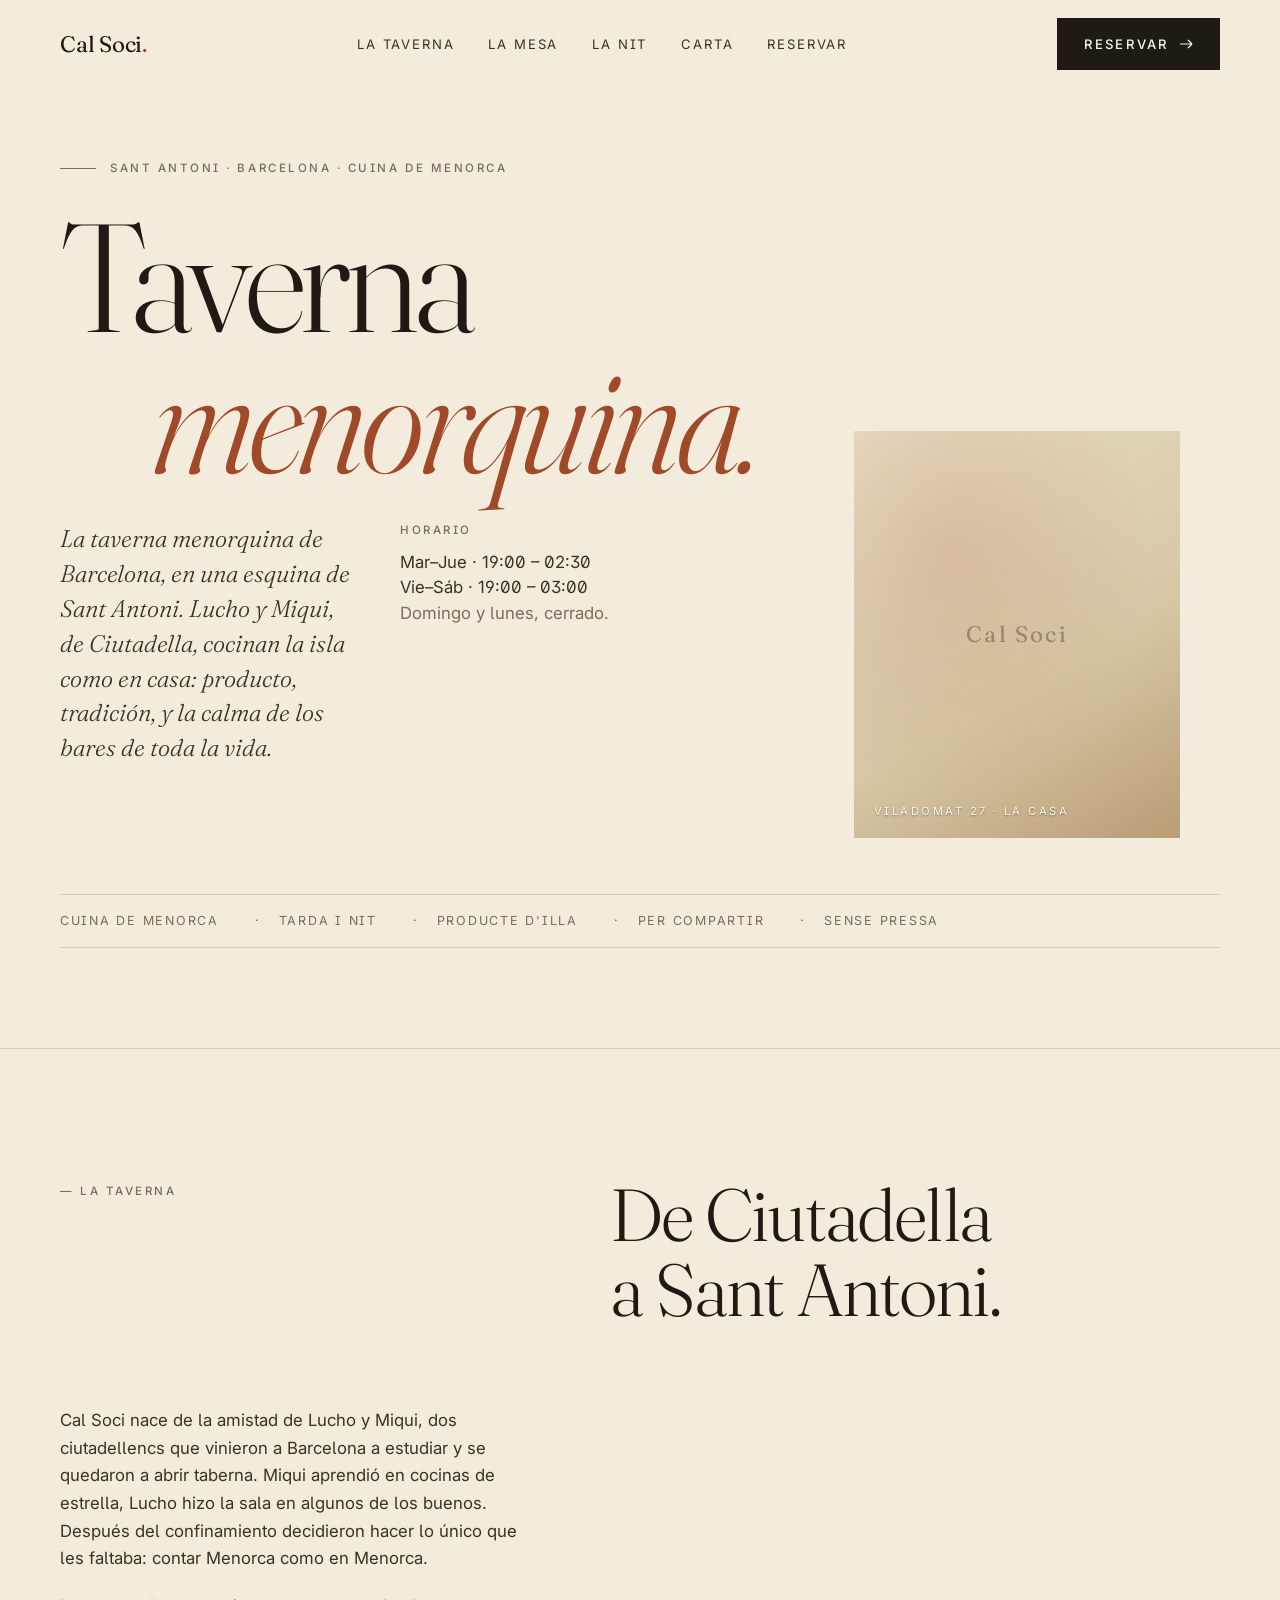
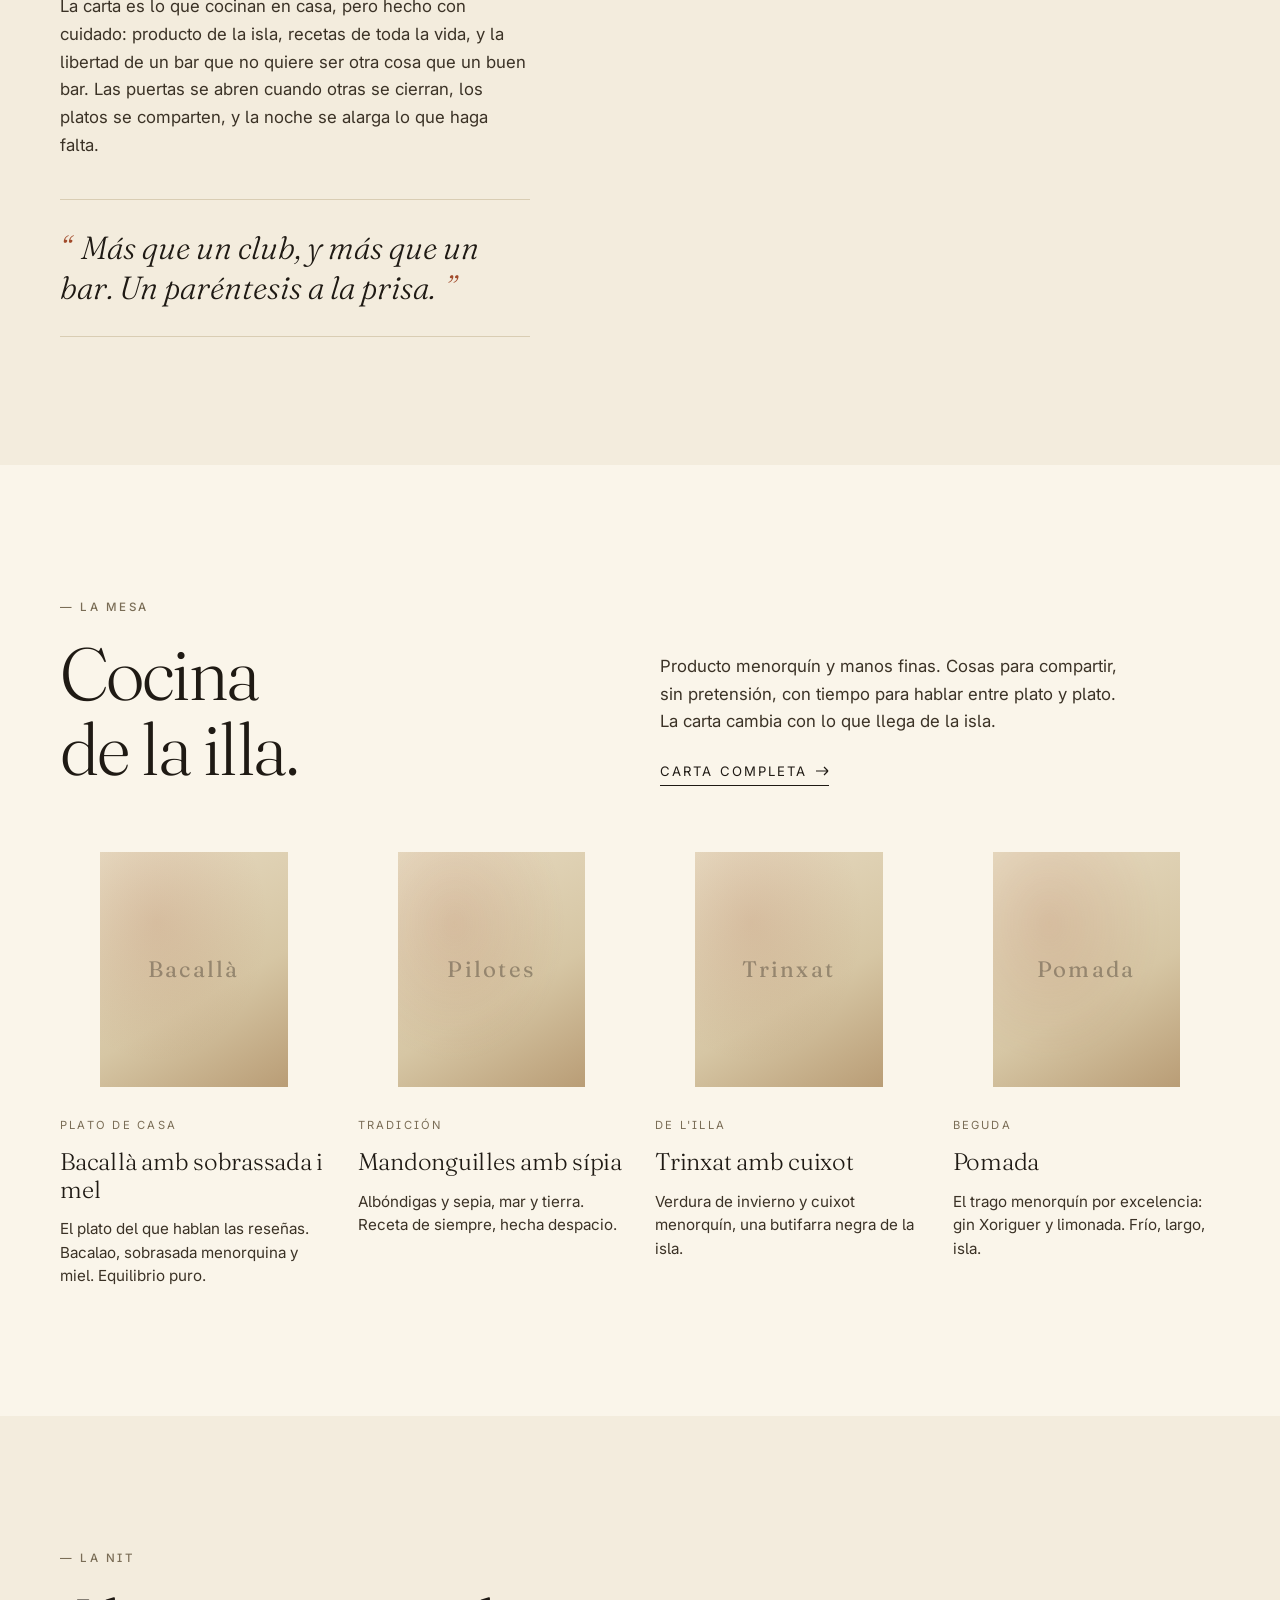
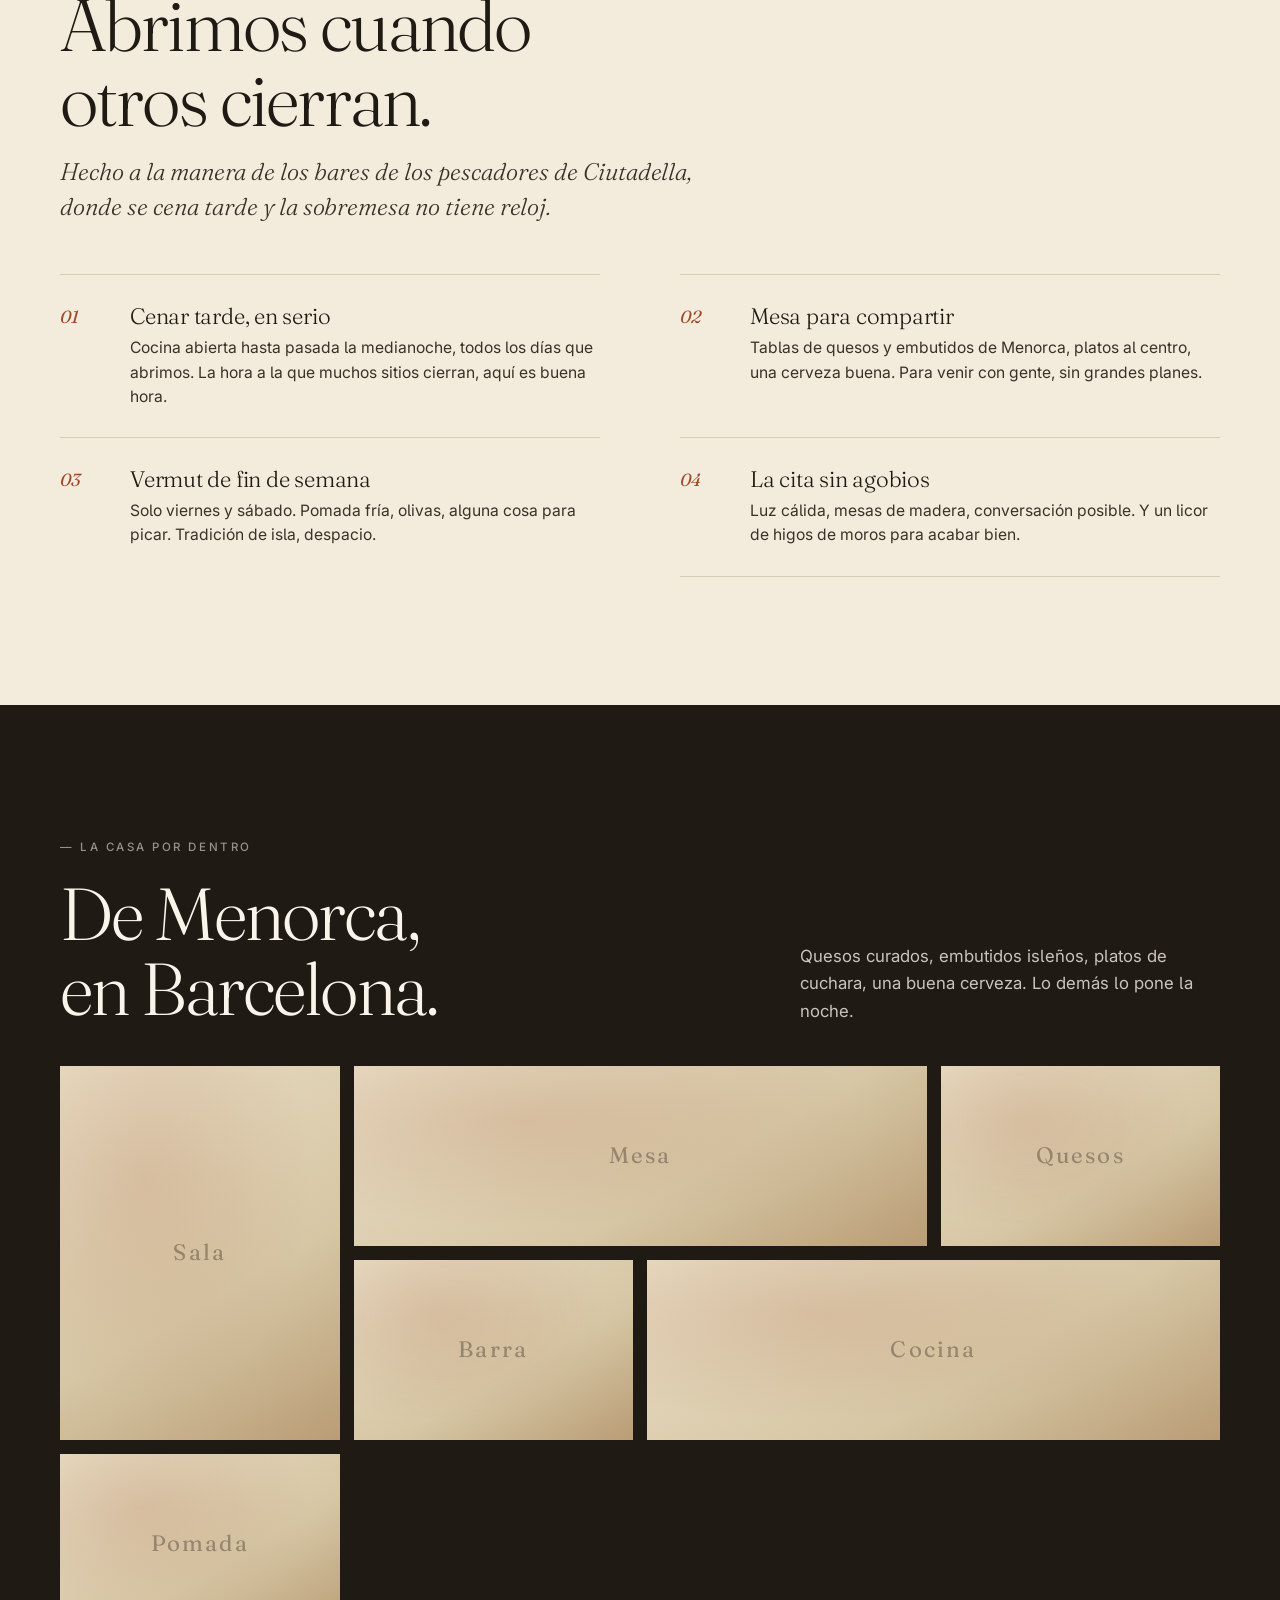
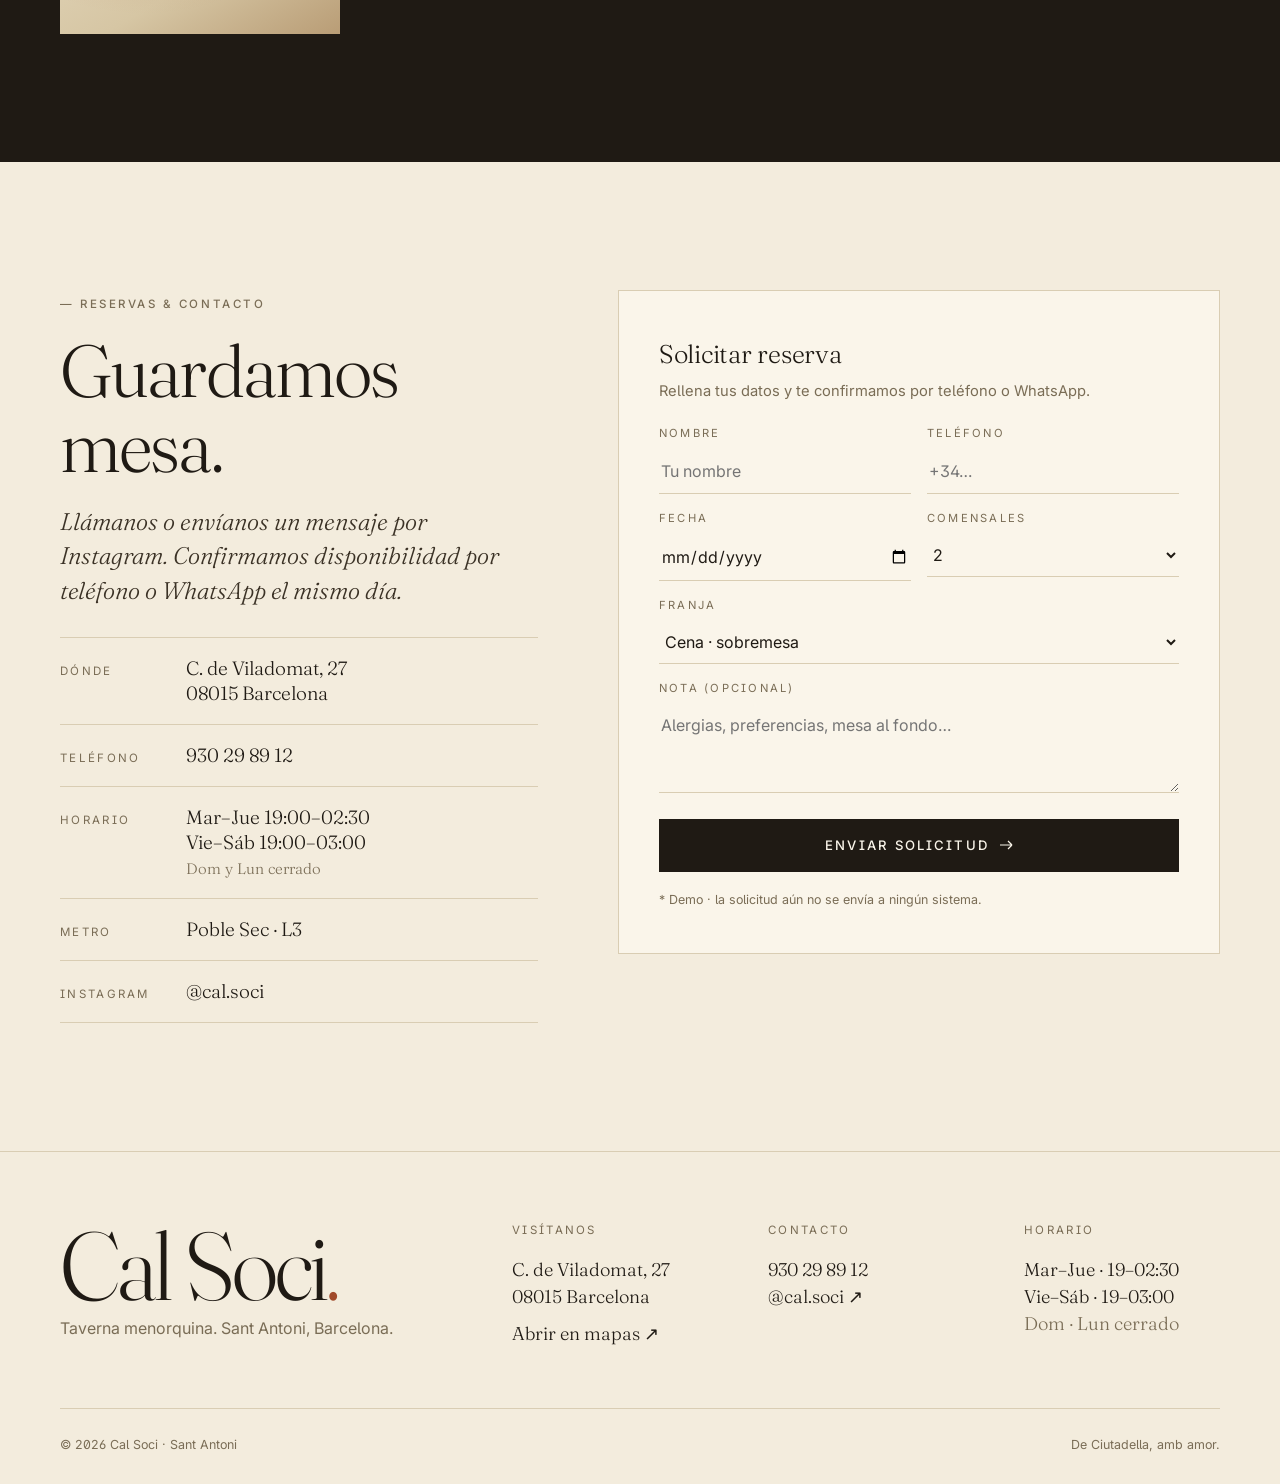
==== commit 44a922a9: "Rewrite content with real Cal Soci identity Replaced inferred placeholder content with research-grou" ====
--- a/index.html
+++ b/index.html
@@ -4,16 +4,14 @@
   <meta charset="utf-8" />
   <meta name="viewport" content="width=device-width, initial-scale=1, viewport-fit=cover" />
   <meta name="theme-color" content="#f3ecdd" />
-  <title>Cal Soci — Taberna de barrio · Sant Antoni, Barcelona</title>
-  <meta name="description" content="Cal Soci. Cocina mediterránea con raíces menorquinas, vermut, vinos y sobremesa en el corazón de Sant Antoni. C. de Viladomat 27, Barcelona." />
-
-  <!-- Open Graph -->
-  <meta property="og:type" content="website" />
-  <meta property="og:title" content="Cal Soci — Taberna de barrio en Sant Antoni" />
-  <meta property="og:description" content="Cocina honesta, vermut, y la calma de una taberna de barrio. C. de Viladomat 27, Barcelona." />
+  <title>Cal Soci — Taverna menorquina · Sant Antoni, Barcelona</title>
+  <meta name="description" content="Cal Soci. La taverna menorquina de Barcelona, en Sant Antoni. De Lucho y Miqui, ciutadellencs. Cocina de Menorca, sin prisa, hasta tarde." />
+
+  <meta property="og:type" content="restaurant" />
+  <meta property="og:title" content="Cal Soci — Taverna menorquina en Sant Antoni" />
+  <meta property="og:description" content="La taverna menorquina de Barcelona. C. de Viladomat 27, Sant Antoni." />
   <meta property="og:locale" content="es_ES" />
 
-  <!-- Typography -->
   <link rel="preconnect" href="https://fonts.googleapis.com" />
   <link rel="preconnect" href="https://fonts.gstatic.com" crossorigin />
   <link href="https://fonts.googleapis.com/css2?family=Fraunces:ital,opsz,wght@0,9..144,300;0,9..144,400;0,9..144,500;1,9..144,300;1,9..144,400&family=Inter:wght@400;500;600&display=swap" rel="stylesheet" />
@@ -28,11 +26,11 @@
     <div class="wrap nav__inner">
       <a href="#top" class="nav__brand" aria-label="Cal Soci — Inicio">Cal Soci<span class="dot">.</span></a>
       <nav class="nav__links" aria-label="Principal">
-        <a href="#identitat">Casa</a>
-        <a href="#destacados">Mesa</a>
-        <a href="#experiencia">Momentos</a>
+        <a href="#identitat">La taverna</a>
+        <a href="#destacados">La mesa</a>
+        <a href="#experiencia">La nit</a>
         <a href="menu.html">Carta</a>
-        <a href="#contacto">Contacto</a>
+        <a href="#contacto">Reservar</a>
       </nav>
       <a href="#contacto" class="btn nav__cta">
         Reservar
@@ -51,16 +49,16 @@
       <button class="drawer__close" aria-label="Cerrar menú">✕</button>
     </div>
     <nav class="drawer__nav" aria-label="Móvil">
-      <a href="#identitat">Casa</a>
-      <a href="#destacados">Mesa</a>
-      <a href="#experiencia">Momentos</a>
+      <a href="#identitat">La taverna</a>
+      <a href="#destacados">La mesa</a>
+      <a href="#experiencia">La nit</a>
       <a href="menu.html">Carta</a>
-      <a href="#contacto">Contacto</a>
+      <a href="#contacto">Reservar</a>
     </nav>
     <div class="drawer__meta">
       <span>C. de Viladomat, 27 · Sant Antoni</span>
       <a href="tel:+34930298912">930 29 89 12</a>
-      <a href="https://www.instagram.com/" target="_blank" rel="noopener">Instagram</a>
+      <a href="https://www.instagram.com/cal.soci/" target="_blank" rel="noopener">@cal.soci</a>
     </div>
   </aside>
 
@@ -73,22 +71,25 @@
           <div>
             <div class="hero__eyebrow reveal">
               <span class="rule"></span>
-              <span class="kicker">Sant Antoni · Barcelona · des de sempre</span>
+              <span class="kicker">Sant Antoni · Barcelona · cuina de Menorca</span>
             </div>
 
             <h1 class="display hero__title reveal">
-              <span class="row">Taberna</span>
-              <span class="row shift">de <em>barrio.</em></span>
+              <span class="row">Taverna</span>
+              <span class="row shift"><em>menorquina.</em></span>
             </h1>
 
             <div class="hero__meta">
               <p class="lede reveal delay-1">
-                Cocina mediterránea con raíces menorquinas, vermut de casa y vinos de los que piden sobremesa. Una esquina honesta en Viladomat, hecha para volver.
+                La taverna menorquina de Barcelona, en una esquina de Sant Antoni. Lucho y Miqui, de Ciutadella, cocinan la isla como en casa: producto, tradición, y la calma de los bares de toda la vida.
               </p>
               <div class="reveal delay-2">
-                <p class="body-sm" style="letter-spacing:0.16em; text-transform:uppercase; margin-bottom:10px; color:var(--muted);">Cocina abierta</p>
-                <!-- Hours intentionally not hardcoded; confirm with owner. -->
-                <p class="body-lg">Consulta horarios y disponibilidad<br/>al <a class="link-underline" style="border-bottom-color:var(--line);" href="tel:+34930298912">930 29 89 12</a></p>
+                <p class="kicker" style="margin-bottom:10px;">Horario</p>
+                <p class="body-lg" style="line-height:1.5;">
+                  Mar–Jue · 19:00 – 02:30<br/>
+                  Vie–Sáb · 19:00 – 03:00<br/>
+                  <span style="color:var(--muted);">Domingo y lunes, cerrado.</span>
+                </p>
               </div>
             </div>
 
@@ -102,10 +103,11 @@
           </div>
 
           <figure class="hero__figure reveal delay-2">
-            <!-- Placeholder image. Replace with real Cal Soci hero shot. -->
+            <!-- Placeholder image (Cal Soci photos not provided as assets).
+                 Pick a candid interior shot of Cal Soci to replace this. -->
             <img
               src="https://images.unsplash.com/photo-1559339352-11d035aa65de?auto=format&fit=crop&w=1200&q=80"
-              alt="Atmósfera cálida de taberna con mesas de madera y luz baja"
+              alt="Atmósfera nocturna de taverna con luz cálida"
               loading="eager" fetchpriority="high"
               onerror="this.replaceWith(Object.assign(document.createElement('div'),{className:'ph',textContent:'Cal Soci'}))"
             />
@@ -114,11 +116,11 @@
         </div>
 
         <div class="hero__ticker reveal">
-          <span>Cocina de producto</span>
-          <span>Vermut de casa</span>
-          <span>Vinos naturales</span>
-          <span>Para compartir</span>
-          <span>Sobremesa larga</span>
+          <span>Cuina de Menorca</span>
+          <span>Tarda i nit</span>
+          <span>Producte d'illa</span>
+          <span>Per compartir</span>
+          <span>Sense pressa</span>
         </div>
       </div>
     </section>
@@ -129,42 +131,42 @@
     <section class="section" id="identitat">
       <div class="wrap story">
         <div class="story__label reveal">
-          <span class="kicker">— La casa</span>
+          <span class="kicker">— La taverna</span>
         </div>
         <div class="reveal delay-1">
-          <h2 class="h1 story__title">Un lloc de barri,<br/>obert a qui pasa.</h2>
+          <h2 class="h1 story__title">De Ciutadella<br/>a Sant Antoni.</h2>
         </div>
         <div class="story__body reveal delay-2">
           <p class="body-lg">
-            Cal Soci es la esquina tranquila de Sant Antoni donde las cosas se hacen sin prisa: el vermut se pide despacio, el pan se corta grueso, y las mesas se juntan si hace falta. Llevamos la tradición catalana en la base y un recuerdo menorquín en los detalles, aunque lo primero es siempre el producto del día.
+            Cal Soci nace de la amistad de Lucho y Miqui, dos ciutadellencs que vinieron a Barcelona a estudiar y se quedaron a abrir taberna. Miqui aprendió en cocinas de estrella, Lucho hizo la sala en algunos de los buenos. Después del confinamiento decidieron hacer lo único que les faltaba: contar Menorca como en Menorca.
           </p>
           <p class="body-lg">
-            Cocinamos lo que nos gusta comer: cosas honestas, bien hechas, pensadas para compartir. Unas bravas que salen crujientes, un arroz que se espera, un vino que se queda. Nada de artificios. Lo demás lo pone la gente que entra por la puerta.
+            La carta es lo que cocinan en casa, pero hecho con cuidado: producto de la isla, recetas de toda la vida, y la libertad de un bar que no quiere ser otra cosa que un buen bar. Las puertas se abren cuando otras se cierran, los platos se comparten, y la noche se alarga lo que haga falta.
           </p>
 
           <blockquote class="pullquote">
-            El mejor ingrediente es el rato que se queda la gente.
+            Más que un club, y más que un bar. Un paréntesis a la prisa.
           </blockquote>
         </div>
       </div>
     </section>
 
-    <!-- HIGHLIGHTS (menu teaser) -->
+    <!-- HIGHLIGHTS (real signature dishes from press research) -->
     <!--
-      NOTE: No real menu/photos were provided. These categories reflect a
-      typical Sant Antoni taberna and are marked visually as a "selección".
-      Replace with real dishes, prices and photography when available.
+      Highlights below are real dishes mentioned in press coverage of Cal Soci
+      (Time Out Barcelona, Menorca Info, Local Love Barcelona). Photos are
+      placeholders matched by category — replace with real photography.
     -->
     <section class="section highlights" id="destacados">
       <div class="wrap">
         <div class="highlights__head">
           <div class="reveal">
             <span class="kicker">— La mesa</span>
-            <h2 class="h1" style="margin-top:18px;">Una selección<br/>de la carta.</h2>
+            <h2 class="h1" style="margin-top:18px;">Cocina<br/>de la illa.</h2>
           </div>
           <div class="reveal delay-1">
             <p class="body-lg" style="max-width:460px;">
-              Lo que sale cada día depende del mercado, pero hay cosas que nunca faltan: algo para mojar, algo del mar, algo de la brasa. La carta entera vive en la pizarra y en la página de siempre.
+              Producto menorquín y manos finas. Cosas para compartir, sin pretensión, con tiempo para hablar entre plato y plato. La carta cambia con lo que llega de la isla.
             </p>
             <p style="margin-top:22px;">
               <a class="link-underline" href="menu.html">Carta completa
@@ -177,42 +179,42 @@
         <div class="highlights__grid">
           <article class="dish reveal">
             <figure class="dish__figure">
-              <img src="https://images.unsplash.com/photo-1544148103-0773bf10d330?auto=format&fit=crop&w=800&q=80" alt="Vermut con soda y naranja" loading="lazy"
-                onerror="this.replaceWith(Object.assign(document.createElement('div'),{className:'ph',textContent:'Vermut'}))"/>
+              <img src="https://images.unsplash.com/photo-1625944525533-473f1b3d9684?auto=format&fit=crop&w=800&q=80" alt="Bacalao con sobrasada y miel" loading="lazy"
+                onerror="this.replaceWith(Object.assign(document.createElement('div'),{className:'ph',textContent:'Bacallà'}))"/>
             </figure>
-            <span class="dish__cat">Para empezar</span>
-            <h3 class="dish__name">Vermut de la casa</h3>
-            <p class="dish__note">Servido frío, con soda, piel de naranja y una aceituna de las buenas.</p>
+            <span class="dish__cat">Plato de casa</span>
+            <h3 class="dish__name">Bacallà amb sobrassada i mel</h3>
+            <p class="dish__note">El plato del que hablan las reseñas. Bacalao, sobrasada menorquina y miel. Equilibrio puro.</p>
           </article>
 
           <article class="dish reveal delay-1">
             <figure class="dish__figure">
-              <img src="https://images.unsplash.com/photo-1541529086526-db283c563270?auto=format&fit=crop&w=800&q=80" alt="Pan con tomate" loading="lazy"
-                onerror="this.replaceWith(Object.assign(document.createElement('div'),{className:'ph',textContent:'Pa amb tomàquet'}))"/>
+              <img src="https://images.unsplash.com/photo-1604908176997-125f25cc6f3d?auto=format&fit=crop&w=800&q=80" alt="Mandonguilles con sepia y tomate" loading="lazy"
+                onerror="this.replaceWith(Object.assign(document.createElement('div'),{className:'ph',textContent:'Pilotes'}))"/>
             </figure>
-            <span class="dish__cat">La tradición</span>
-            <h3 class="dish__name">Pa amb tomàquet</h3>
-            <p class="dish__note">Pan de cristal, tomate maduro, sal y aceite. Tal y como debe ser.</p>
+            <span class="dish__cat">Tradición</span>
+            <h3 class="dish__name">Mandonguilles amb sípia</h3>
+            <p class="dish__note">Albóndigas y sepia, mar y tierra. Receta de siempre, hecha despacio.</p>
           </article>
 
           <article class="dish reveal delay-2">
             <figure class="dish__figure">
-              <img src="https://images.unsplash.com/photo-1625944525533-473f1b3d9684?auto=format&fit=crop&w=800&q=80" alt="Plato para compartir en la brasa" loading="lazy"
-                onerror="this.replaceWith(Object.assign(document.createElement('div'),{className:'ph',textContent:'De la brasa'}))"/>
+              <img src="https://images.unsplash.com/photo-1432139509613-5c4255815697?auto=format&fit=crop&w=800&q=80" alt="Trinxat con cuixot menorquín" loading="lazy"
+                onerror="this.replaceWith(Object.assign(document.createElement('div'),{className:'ph',textContent:'Trinxat'}))"/>
             </figure>
-            <span class="dish__cat">Del fuego</span>
-            <h3 class="dish__name">De la brasa, para compartir</h3>
-            <p class="dish__note">Lo que el mercado trae: verdura, pescado de costa, carnes breves.</p>
+            <span class="dish__cat">De l'illa</span>
+            <h3 class="dish__name">Trinxat amb cuixot</h3>
+            <p class="dish__note">Verdura de invierno y cuixot menorquín, una butifarra negra de la isla.</p>
           </article>
 
           <article class="dish reveal delay-3">
             <figure class="dish__figure">
-              <img src="https://images.unsplash.com/photo-1510812431401-41d2bd2722f3?auto=format&fit=crop&w=800&q=80" alt="Copa de vino" loading="lazy"
-                onerror="this.replaceWith(Object.assign(document.createElement('div'),{className:'ph',textContent:'Vinos'}))"/>
+              <img src="https://images.unsplash.com/photo-1582735689369-4fe89db7114c?auto=format&fit=crop&w=800&q=80" alt="Pomada menorquina" loading="lazy"
+                onerror="this.replaceWith(Object.assign(document.createElement('div'),{className:'ph',textContent:'Pomada'}))"/>
             </figure>
-            <span class="dish__cat">Bodega</span>
-            <h3 class="dish__name">Vinos con alma</h3>
-            <p class="dish__note">Pequeñas bodegas catalanas y baleares. Preguntar sin miedo.</p>
+            <span class="dish__cat">Beguda</span>
+            <h3 class="dish__name">Pomada</h3>
+            <p class="dish__note">El trago menorquín por excelencia: gin Xoriguer y limonada. Frío, largo, isla.</p>
           </article>
         </div>
       </div>
@@ -222,12 +224,12 @@
     <section class="section" id="experiencia">
       <div class="wrap">
         <div class="reveal">
-          <span class="kicker">— Momentos</span>
+          <span class="kicker">— La nit</span>
           <h2 class="h1" style="margin-top:18px; max-width:780px;">
-            Cal Soci se llena<br/>de muchas maneras.
+            Abrimos cuando<br/>otros cierran.
           </h2>
           <p class="lede" style="margin-top:18px; max-width:680px;">
-            Hay un momento para cada mesa y una mesa para cada gente. Así es como se vive la casa.
+            Hecho a la manera de los bares de los pescadores de Ciutadella, donde se cena tarde y la sobremesa no tiene reloj.
           </p>
         </div>
 
@@ -235,32 +237,32 @@
           <div class="moment reveal">
             <div class="moment__num">01</div>
             <div>
-              <h3 class="moment__title">El vermut de siempre</h3>
-              <p class="moment__body">A mediodía, cuando la barra todavía no se ha llenado, y una copa fría con olivas se convierte en una hora entera.</p>
+              <h3 class="moment__title">Cenar tarde, en serio</h3>
+              <p class="moment__body">Cocina abierta hasta pasada la medianoche, todos los días que abrimos. La hora a la que muchos sitios cierran, aquí es buena hora.</p>
             </div>
           </div>
 
           <div class="moment reveal delay-1">
             <div class="moment__num">02</div>
             <div>
-              <h3 class="moment__title">Cenas para compartir</h3>
-              <p class="moment__body">Platos al centro, pan en la mesa, vino que acompaña. Grupos pequeños, parejas, vecinos que se suman.</p>
+              <h3 class="moment__title">Mesa para compartir</h3>
+              <p class="moment__body">Tablas de quesos y embutidos de Menorca, platos al centro, una cerveza buena. Para venir con gente, sin grandes planes.</p>
             </div>
           </div>
 
           <div class="moment reveal delay-2">
             <div class="moment__num">03</div>
             <div>
-              <h3 class="moment__title">Sobremesa sin reloj</h3>
-              <p class="moment__body">Cuando la cena acaba y nadie tiene prisa por irse. La segunda botella, el café largo, la conversación que se alarga.</p>
+              <h3 class="moment__title">Vermut de fin de semana</h3>
+              <p class="moment__body">Solo viernes y sábado. Pomada fría, olivas, alguna cosa para picar. Tradición de isla, despacio.</p>
             </div>
           </div>
 
           <div class="moment reveal delay-3">
             <div class="moment__num">04</div>
             <div>
-              <h3 class="moment__title">La cita tranquila</h3>
-              <p class="moment__body">Luz baja, mesa al fondo, menos ruido del que parece desde la calle. Un plan que siempre funciona.</p>
+              <h3 class="moment__title">La cita sin agobios</h3>
+              <p class="moment__body">Luz cálida, mesas de madera, conversación posible. Y un licor de higos de moros para acabar bien.</p>
             </div>
           </div>
         </div>
@@ -273,37 +275,37 @@
         <div class="gallery__head">
           <div class="reveal">
             <span class="kicker">— La casa por dentro</span>
-            <h2 class="h1" style="margin-top:18px;">Textura,<br/>cocina, gente.</h2>
+            <h2 class="h1" style="margin-top:18px;">De Menorca,<br/>en Barcelona.</h2>
           </div>
           <p class="body-lg reveal delay-1" style="max-width:420px; color:rgba(250,245,234,.78);">
-            Fragmentos de días cualquiera. Lo mejor pasa entre platos.
+            Quesos curados, embutidos isleños, platos de cuchara, una buena cerveza. Lo demás lo pone la noche.
           </p>
         </div>
 
         <div class="gallery__grid">
           <div class="gallery__item tall reveal">
-            <img src="https://images.unsplash.com/photo-1414235077428-338989a2e8c0?auto=format&fit=crop&w=900&q=80" alt="Interior de taberna de barrio" loading="lazy"
-              onerror="this.replaceWith(Object.assign(document.createElement('div'),{className:'ph',textContent:'Interior'}))"/>
+            <img src="https://images.unsplash.com/photo-1414235077428-338989a2e8c0?auto=format&fit=crop&w=900&q=80" alt="Interior de taberna con luz cálida" loading="lazy"
+              onerror="this.replaceWith(Object.assign(document.createElement('div'),{className:'ph',textContent:'Sala'}))"/>
           </div>
           <div class="gallery__item wide reveal delay-1">
             <img src="https://images.unsplash.com/photo-1466978913421-dad2ebd01d17?auto=format&fit=crop&w=1200&q=80" alt="Mesa con platos para compartir" loading="lazy"
               onerror="this.replaceWith(Object.assign(document.createElement('div'),{className:'ph',textContent:'Mesa'}))"/>
           </div>
           <div class="gallery__item reveal delay-2">
-            <img src="https://images.unsplash.com/photo-1485921325833-c519f76c4927?auto=format&fit=crop&w=700&q=80" alt="Detalle de plato" loading="lazy"
-              onerror="this.replaceWith(Object.assign(document.createElement('div'),{className:'ph',textContent:'Plato'}))"/>
+            <img src="https://images.unsplash.com/photo-1452195100486-9cc805987862?auto=format&fit=crop&w=700&q=80" alt="Tabla de quesos de Menorca" loading="lazy"
+              onerror="this.replaceWith(Object.assign(document.createElement('div'),{className:'ph',textContent:'Quesos'}))"/>
           </div>
           <div class="gallery__item reveal delay-3">
-            <img src="https://images.unsplash.com/photo-1559329007-40df8a9345d8?auto=format&fit=crop&w=700&q=80" alt="Barra con copas" loading="lazy"
+            <img src="https://images.unsplash.com/photo-1559329007-40df8a9345d8?auto=format&fit=crop&w=700&q=80" alt="Barra con bebidas" loading="lazy"
               onerror="this.replaceWith(Object.assign(document.createElement('div'),{className:'ph',textContent:'Barra'}))"/>
           </div>
           <div class="gallery__item wide reveal">
-            <img src="https://images.unsplash.com/photo-1504674900247-0877df9cc836?auto=format&fit=crop&w=1200&q=80" alt="Plato mediterráneo" loading="lazy"
+            <img src="https://images.unsplash.com/photo-1504674900247-0877df9cc836?auto=format&fit=crop&w=1200&q=80" alt="Plato menorquín al centro" loading="lazy"
               onerror="this.replaceWith(Object.assign(document.createElement('div'),{className:'ph',textContent:'Cocina'}))"/>
           </div>
           <div class="gallery__item reveal delay-1">
-            <img src="https://images.unsplash.com/photo-1510812431401-41d2bd2722f3?auto=format&fit=crop&w=700&q=80" alt="Copa de vino" loading="lazy"
-              onerror="this.replaceWith(Object.assign(document.createElement('div'),{className:'ph',textContent:'Vino'}))"/>
+            <img src="https://images.unsplash.com/photo-1582735689369-4fe89db7114c?auto=format&fit=crop&w=700&q=80" alt="Pomada con limón" loading="lazy"
+              onerror="this.replaceWith(Object.assign(document.createElement('div'),{className:'ph',textContent:'Pomada'}))"/>
           </div>
         </div>
       </div>
@@ -316,7 +318,7 @@
           <span class="kicker">— Reservas & Contacto</span>
           <h2 class="h1" style="margin-top:18px;">Guardamos<br/>mesa.</h2>
           <p class="lede" style="margin-top:22px; max-width:520px;">
-            Para reservar, llámanos o déjanos una nota. Confirmamos disponibilidad por teléfono o WhatsApp durante el mismo día.
+            Llámanos o envíanos un mensaje por Instagram. Confirmamos disponibilidad por teléfono o WhatsApp el mismo día.
           </p>
 
           <ul class="info-list">
@@ -333,20 +335,23 @@
               <span class="info-list__value"><a href="tel:+34930298912">930 29 89 12</a></span>
             </li>
             <li>
-              <span class="info-list__label">Barrio</span>
-              <span class="info-list__value">Sant Antoni · a un paso del Mercat</span>
+              <span class="info-list__label">Horario</span>
+              <span class="info-list__value">Mar–Jue 19:00–02:30<br/>Vie–Sáb 19:00–03:00<br/><span style="color:var(--muted); font-size:0.95rem;">Dom y Lun cerrado</span></span>
+            </li>
+            <li>
+              <span class="info-list__label">Metro</span>
+              <span class="info-list__value">Poble Sec · L3</span>
             </li>
             <li>
               <span class="info-list__label">Instagram</span>
-              <!-- Handle not confirmed — link to Instagram root as safe fallback. -->
-              <span class="info-list__value"><a href="https://www.instagram.com/" target="_blank" rel="noopener">@calsoci</a></span>
+              <span class="info-list__value"><a href="https://www.instagram.com/cal.soci/" target="_blank" rel="noopener">@cal.soci</a></span>
             </li>
           </ul>
         </div>
 
         <form class="reserve-form reveal delay-1" onsubmit="event.preventDefault(); this.querySelector('.form-note').textContent='Gracias. Te llamamos para confirmar.';">
           <h3>Solicitar reserva</h3>
-          <p class="body-sm">Rellena tus datos y te confirmamos por teléfono.</p>
+          <p class="body-sm">Rellena tus datos y te confirmamos por teléfono o WhatsApp.</p>
 
           <div class="form-row two">
             <div class="field">
@@ -375,13 +380,13 @@
 
           <div class="form-row">
             <div class="field">
-              <label for="r-time">Momento</label>
+              <label for="r-time">Franja</label>
               <select id="r-time" required>
-                <option value="">Vermut · comida · cena</option>
-                <option>Vermut (mediodía)</option>
-                <option>Comida</option>
-                <option>Tarde</option>
-                <option>Cena</option>
+                <option value="">Cena · sobremesa</option>
+                <option>Cena temprano (19:00–21:00)</option>
+                <option>Cena (21:00–23:30)</option>
+                <option>Cena tarde (23:30–cierre)</option>
+                <option>Vermut (vie/sáb · tarde)</option>
               </select>
             </div>
           </div>
@@ -389,7 +394,7 @@
           <div class="form-row">
             <div class="field">
               <label for="r-note">Nota (opcional)</label>
-              <textarea id="r-note" placeholder="Alergias, celebración, mesa al fondo…"></textarea>
+              <textarea id="r-note" placeholder="Alergias, preferencias, mesa al fondo…"></textarea>
             </div>
           </div>
 
@@ -409,7 +414,7 @@
       <div class="footer__grid">
         <div class="footer__brand">
           <div class="display" aria-hidden="true">Cal&nbsp;Soci<span style="color:var(--terracotta);">.</span></div>
-          <p>Taberna de barrio. Sant Antoni, Barcelona.</p>
+          <p>Taverna menorquina. Sant Antoni, Barcelona.</p>
         </div>
         <div class="footer__col">
           <h4>Visítanos</h4>
@@ -419,17 +424,16 @@
         <div class="footer__col">
           <h4>Contacto</h4>
           <p><a href="tel:+34930298912">930 29 89 12</a></p>
-          <p><a href="https://www.instagram.com/" target="_blank" rel="noopener">Instagram ↗</a></p>
+          <p><a href="https://www.instagram.com/cal.soci/" target="_blank" rel="noopener">@cal.soci ↗</a></p>
         </div>
         <div class="footer__col">
-          <h4>Carta</h4>
-          <p><a href="menu.html">Ver carta</a></p>
-          <p><a href="#contacto">Reservar</a></p>
+          <h4>Horario</h4>
+          <p>Mar–Jue · 19–02:30<br/>Vie–Sáb · 19–03:00<br/><span style="color:var(--muted);">Dom · Lun cerrado</span></p>
         </div>
       </div>
       <div class="footer__bottom">
         <span>© <span id="year"></span> Cal Soci · Sant Antoni</span>
-        <span>Diseñado con cariño · concepto web</span>
+        <span>De Ciutadella, amb amor.</span>
       </div>
     </div>
   </footer>
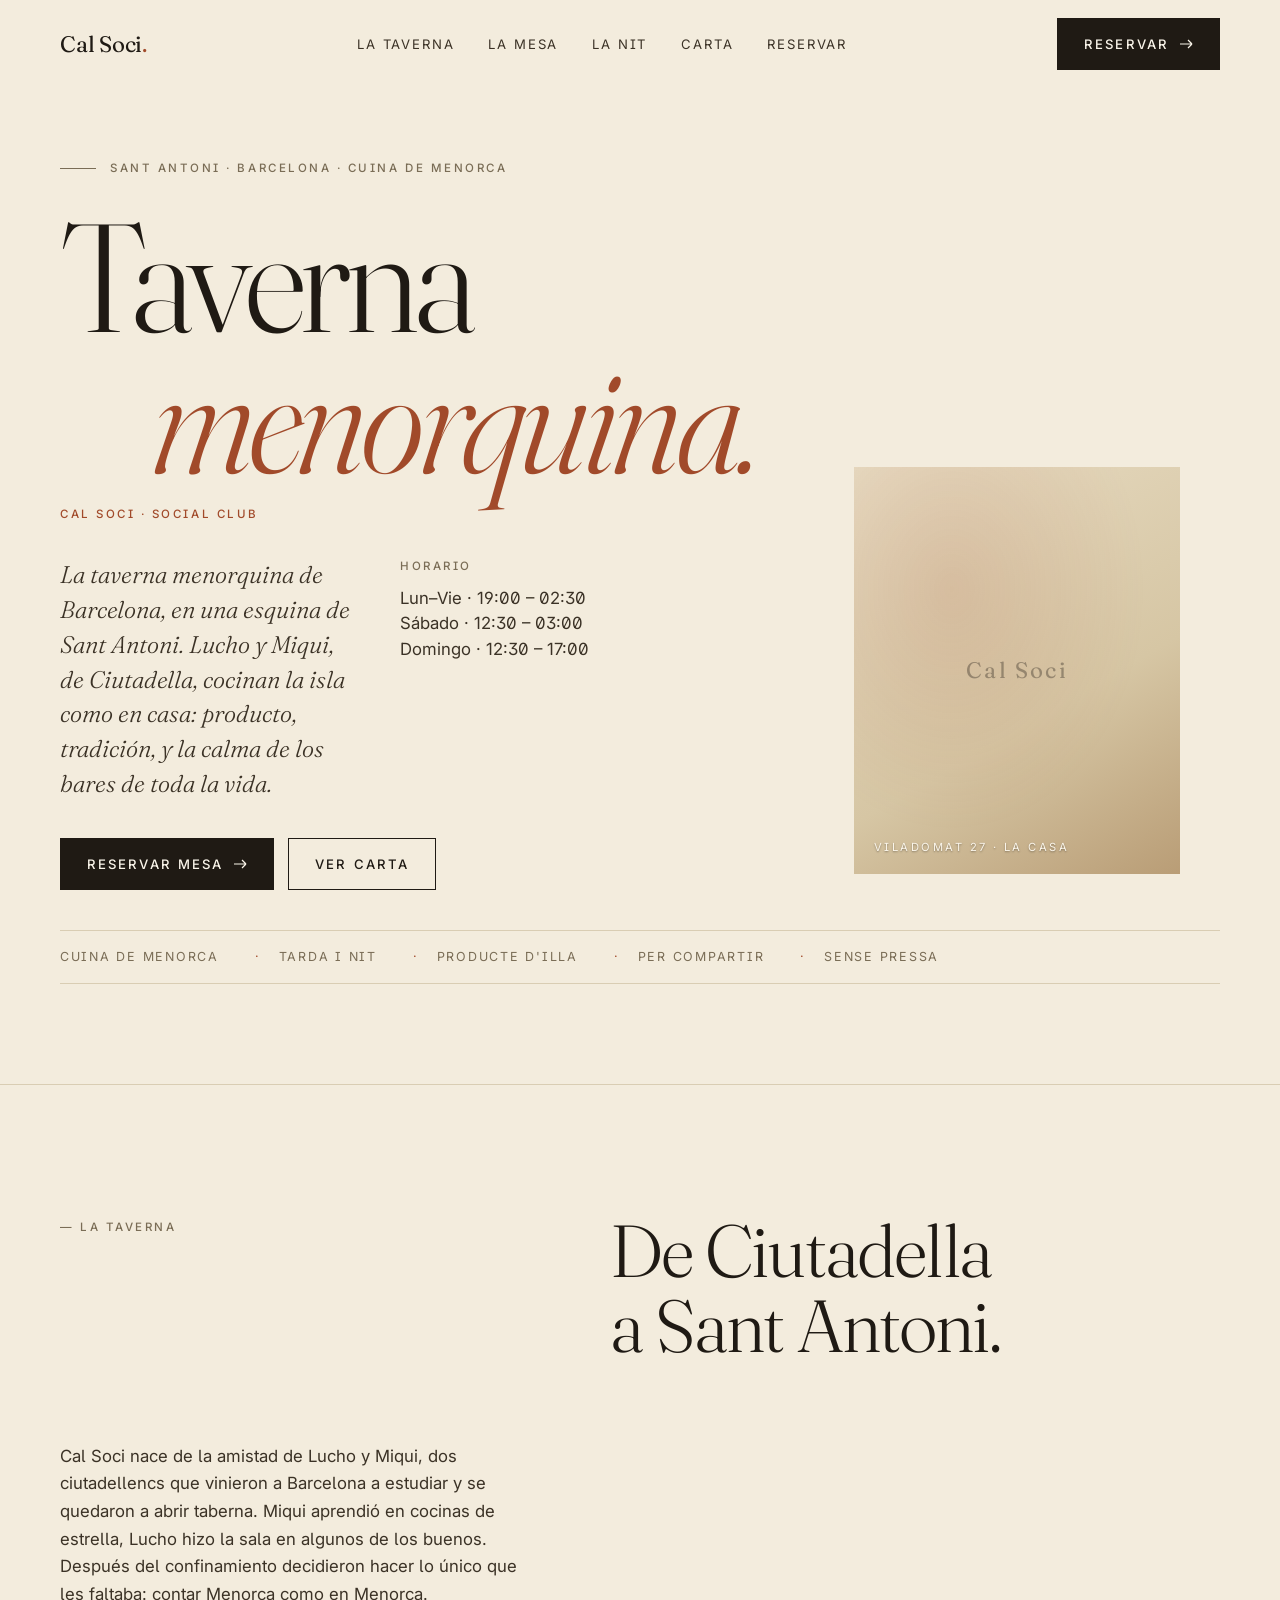
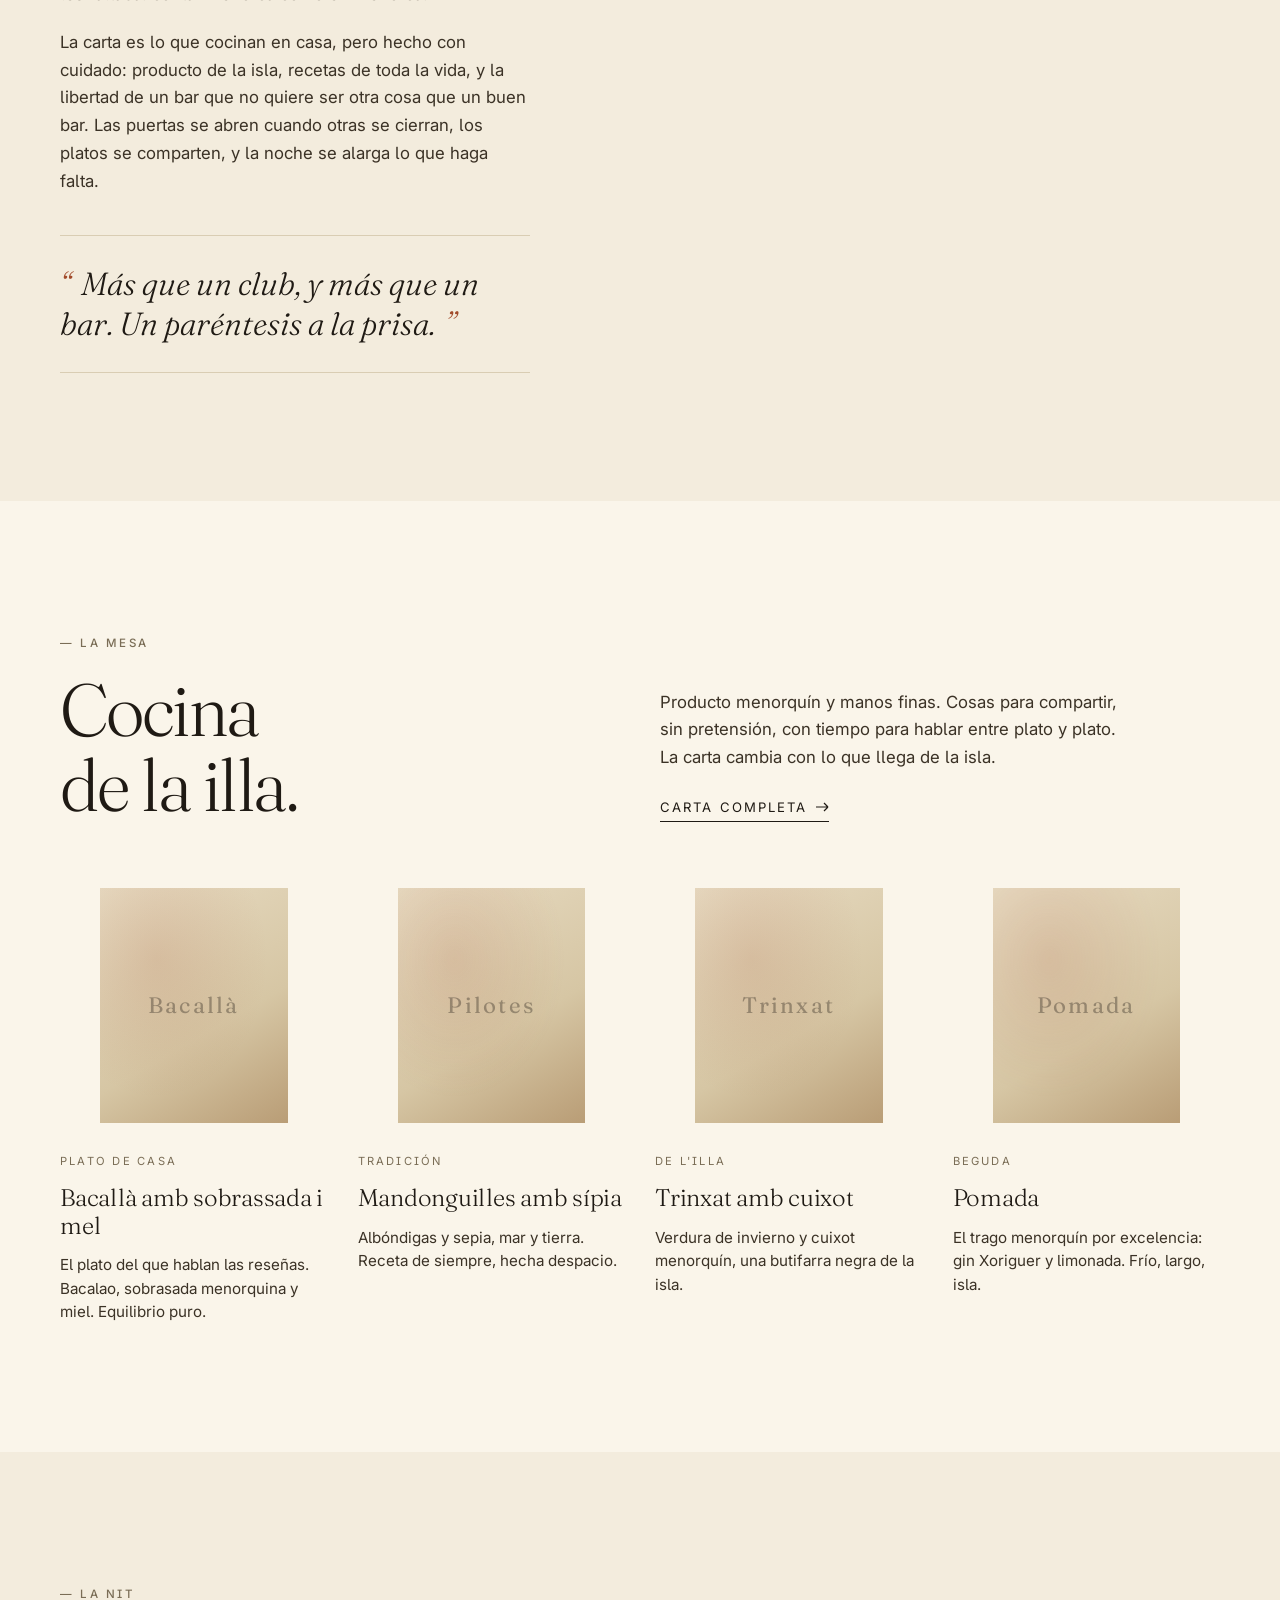
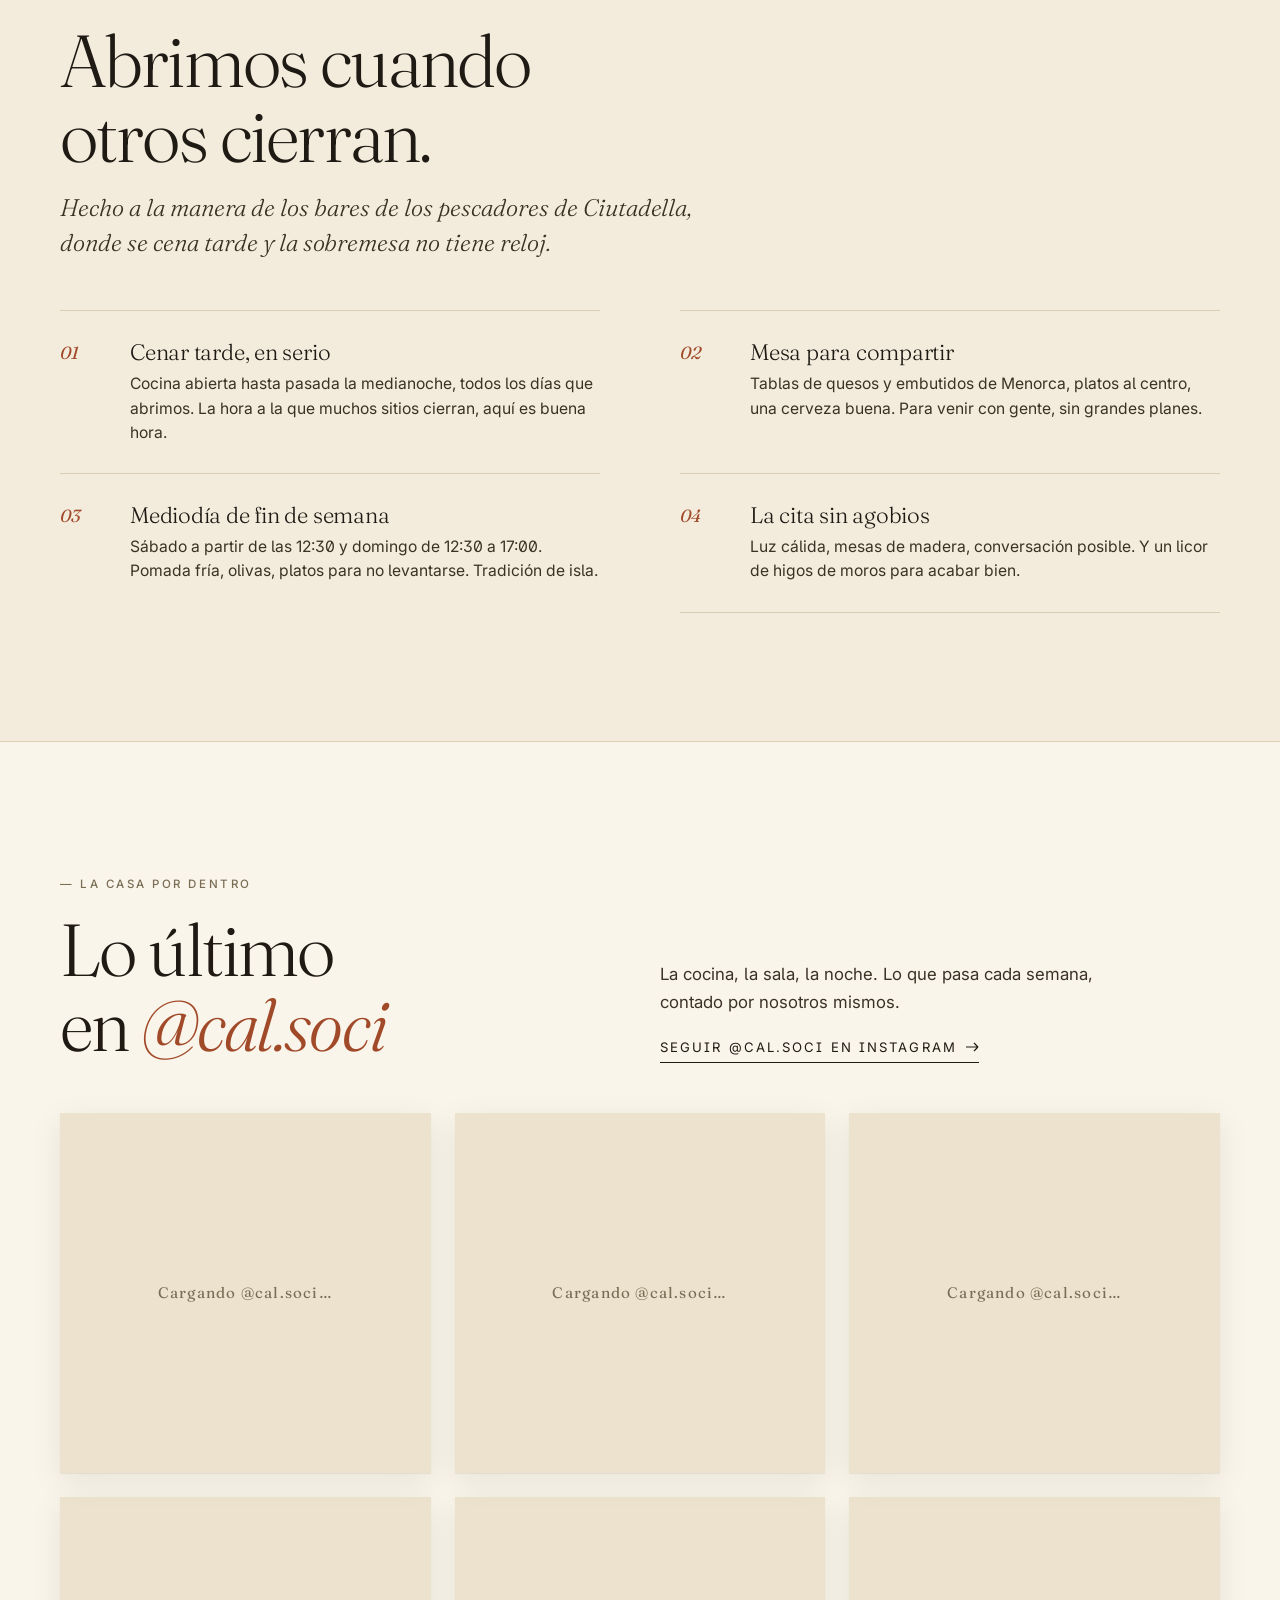
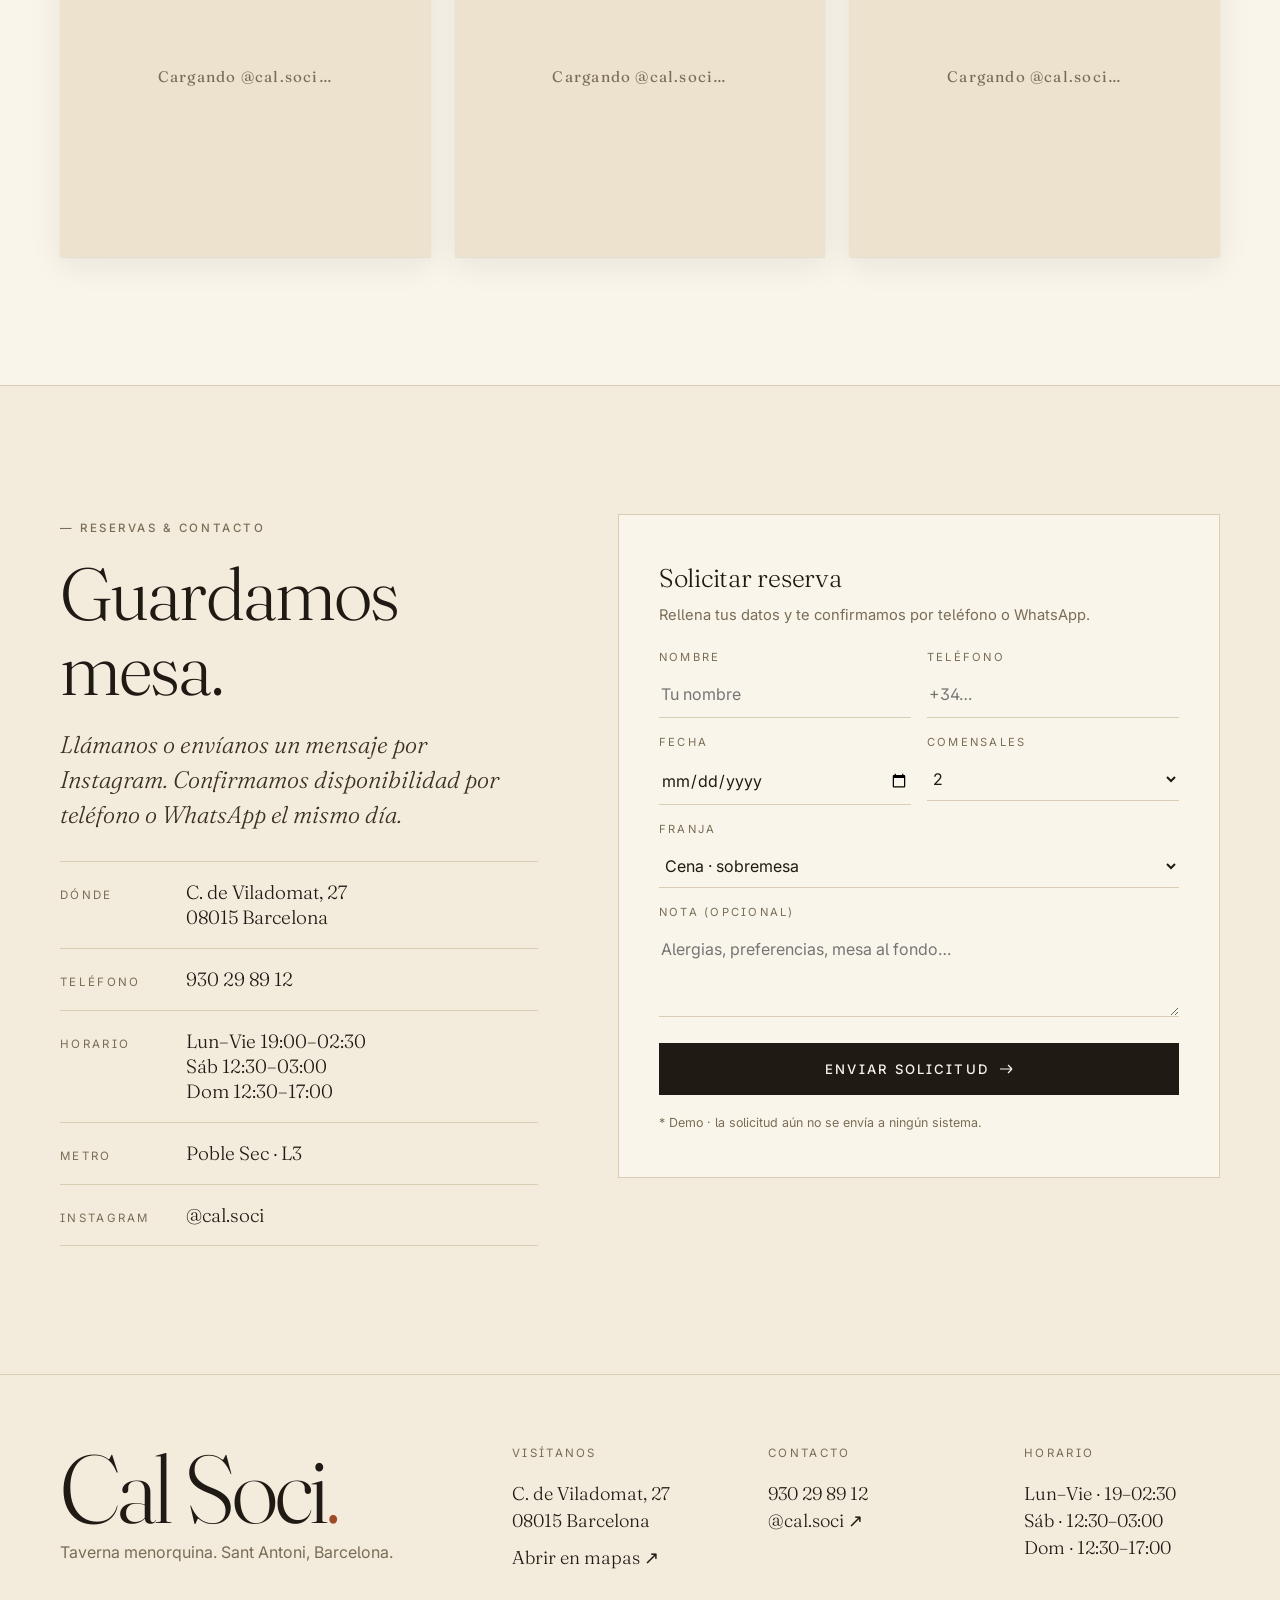
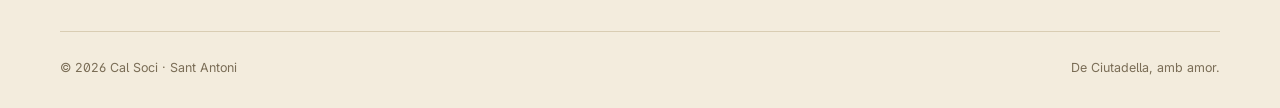
==== commit 7d683921: "Embed real @cal.soci Instagram feed; fix hours and brand - Gallery section replaced with six real @c" ====
--- a/index.html
+++ b/index.html
@@ -78,6 +78,7 @@
               <span class="row">Taverna</span>
               <span class="row shift"><em>menorquina.</em></span>
             </h1>
+            <p class="kicker reveal delay-1" style="margin-top:18px; color:var(--terracotta);">Cal Soci · Social Club</p>
 
             <div class="hero__meta">
               <p class="lede reveal delay-1">
@@ -86,9 +87,9 @@
               <div class="reveal delay-2">
                 <p class="kicker" style="margin-bottom:10px;">Horario</p>
                 <p class="body-lg" style="line-height:1.5;">
-                  Mar–Jue · 19:00 – 02:30<br/>
-                  Vie–Sáb · 19:00 – 03:00<br/>
-                  <span style="color:var(--muted);">Domingo y lunes, cerrado.</span>
+                  Lun–Vie · 19:00 – 02:30<br/>
+                  Sábado · 12:30 – 03:00<br/>
+                  Domingo · 12:30 – 17:00
                 </p>
               </div>
             </div>
@@ -253,8 +254,8 @@
           <div class="moment reveal delay-2">
             <div class="moment__num">03</div>
             <div>
-              <h3 class="moment__title">Vermut de fin de semana</h3>
-              <p class="moment__body">Solo viernes y sábado. Pomada fría, olivas, alguna cosa para picar. Tradición de isla, despacio.</p>
+              <h3 class="moment__title">Mediodía de fin de semana</h3>
+              <p class="moment__body">Sábado a partir de las 12:30 y domingo de 12:30 a 17:00. Pomada fría, olivas, platos para no levantarse. Tradición de isla.</p>
             </div>
           </div>
 
@@ -269,47 +270,52 @@
       </div>
     </section>
 
-    <!-- GALLERY / atmosphere -->
-    <section class="section gallery" id="galeria">
+    <!-- INSTAGRAM FEED — real Cal Soci posts via Instagram's official embed widget -->
+    <section class="section ig-feed" id="instagram">
       <div class="wrap">
-        <div class="gallery__head">
+        <div class="ig-feed__head">
           <div class="reveal">
             <span class="kicker">— La casa por dentro</span>
-            <h2 class="h1" style="margin-top:18px;">De Menorca,<br/>en Barcelona.</h2>
-          </div>
-          <p class="body-lg reveal delay-1" style="max-width:420px; color:rgba(250,245,234,.78);">
-            Quesos curados, embutidos isleños, platos de cuchara, una buena cerveza. Lo demás lo pone la noche.
-          </p>
-        </div>
-
-        <div class="gallery__grid">
-          <div class="gallery__item tall reveal">
-            <img src="https://images.unsplash.com/photo-1414235077428-338989a2e8c0?auto=format&fit=crop&w=900&q=80" alt="Interior de taberna con luz cálida" loading="lazy"
-              onerror="this.replaceWith(Object.assign(document.createElement('div'),{className:'ph',textContent:'Sala'}))"/>
-          </div>
-          <div class="gallery__item wide reveal delay-1">
-            <img src="https://images.unsplash.com/photo-1466978913421-dad2ebd01d17?auto=format&fit=crop&w=1200&q=80" alt="Mesa con platos para compartir" loading="lazy"
-              onerror="this.replaceWith(Object.assign(document.createElement('div'),{className:'ph',textContent:'Mesa'}))"/>
-          </div>
-          <div class="gallery__item reveal delay-2">
-            <img src="https://images.unsplash.com/photo-1452195100486-9cc805987862?auto=format&fit=crop&w=700&q=80" alt="Tabla de quesos de Menorca" loading="lazy"
-              onerror="this.replaceWith(Object.assign(document.createElement('div'),{className:'ph',textContent:'Quesos'}))"/>
-          </div>
-          <div class="gallery__item reveal delay-3">
-            <img src="https://images.unsplash.com/photo-1559329007-40df8a9345d8?auto=format&fit=crop&w=700&q=80" alt="Barra con bebidas" loading="lazy"
-              onerror="this.replaceWith(Object.assign(document.createElement('div'),{className:'ph',textContent:'Barra'}))"/>
-          </div>
-          <div class="gallery__item wide reveal">
-            <img src="https://images.unsplash.com/photo-1504674900247-0877df9cc836?auto=format&fit=crop&w=1200&q=80" alt="Plato menorquín al centro" loading="lazy"
-              onerror="this.replaceWith(Object.assign(document.createElement('div'),{className:'ph',textContent:'Cocina'}))"/>
-          </div>
-          <div class="gallery__item reveal delay-1">
-            <img src="https://images.unsplash.com/photo-1582735689369-4fe89db7114c?auto=format&fit=crop&w=700&q=80" alt="Pomada con limón" loading="lazy"
-              onerror="this.replaceWith(Object.assign(document.createElement('div'),{className:'ph',textContent:'Pomada'}))"/>
-          </div>
-        </div>
-      </div>
-    </section>
+            <h2 class="h1" style="margin-top:18px;">Lo último<br/>en <em style="color:var(--terracotta); font-style:italic;">@cal.soci</em></h2>
+          </div>
+          <div class="reveal delay-1" style="max-width:480px;">
+            <p class="body-lg">
+              La cocina, la sala, la noche. Lo que pasa cada semana, contado por nosotros mismos.
+            </p>
+            <p style="margin-top:18px;">
+              <a class="link-underline" href="https://www.instagram.com/cal.soci/" target="_blank" rel="noopener">
+                Seguir @cal.soci en Instagram
+                <svg class="arrow" width="14" height="10" viewBox="0 0 14 10" fill="none"><path d="M1 5h12m0 0L9 1m4 4L9 9" stroke="currentColor" stroke-width="1.2"/></svg>
+              </a>
+            </p>
+          </div>
+        </div>
+
+        <div class="ig-grid reveal">
+          <!-- Posts curated from @cal.soci's public feed.
+               Instagram's embed widget loads the real photos client-side. -->
+          <div class="ig-card">
+            <blockquote class="instagram-media" data-instgrm-captioned data-instgrm-permalink="https://www.instagram.com/p/DEqNdTsMZOm/" data-instgrm-version="14"></blockquote>
+          </div>
+          <div class="ig-card">
+            <blockquote class="instagram-media" data-instgrm-captioned data-instgrm-permalink="https://www.instagram.com/p/DCgdr2doQ1H/" data-instgrm-version="14"></blockquote>
+          </div>
+          <div class="ig-card">
+            <blockquote class="instagram-media" data-instgrm-captioned data-instgrm-permalink="https://www.instagram.com/p/C4vnGKkI9TE/" data-instgrm-version="14"></blockquote>
+          </div>
+          <div class="ig-card">
+            <blockquote class="instagram-media" data-instgrm-captioned data-instgrm-permalink="https://www.instagram.com/p/C17fOZhIc_b/" data-instgrm-version="14"></blockquote>
+          </div>
+          <div class="ig-card">
+            <blockquote class="instagram-media" data-instgrm-captioned data-instgrm-permalink="https://www.instagram.com/reel/Csq-0unJb1d/" data-instgrm-version="14"></blockquote>
+          </div>
+          <div class="ig-card">
+            <blockquote class="instagram-media" data-instgrm-captioned data-instgrm-permalink="https://www.instagram.com/p/CjGf9_Nji0D/" data-instgrm-version="14"></blockquote>
+          </div>
+        </div>
+      </div>
+    </section>
+
 
     <!-- RESERVATION / CONTACT -->
     <section class="section" id="contacto">
@@ -336,7 +342,7 @@
             </li>
             <li>
               <span class="info-list__label">Horario</span>
-              <span class="info-list__value">Mar–Jue 19:00–02:30<br/>Vie–Sáb 19:00–03:00<br/><span style="color:var(--muted); font-size:0.95rem;">Dom y Lun cerrado</span></span>
+              <span class="info-list__value">Lun–Vie 19:00–02:30<br/>Sáb 12:30–03:00<br/>Dom 12:30–17:00</span>
             </li>
             <li>
               <span class="info-list__label">Metro</span>
@@ -428,7 +434,7 @@
         </div>
         <div class="footer__col">
           <h4>Horario</h4>
-          <p>Mar–Jue · 19–02:30<br/>Vie–Sáb · 19–03:00<br/><span style="color:var(--muted);">Dom · Lun cerrado</span></p>
+          <p>Lun–Vie · 19–02:30<br/>Sáb · 12:30–03:00<br/>Dom · 12:30–17:00</p>
         </div>
       </div>
       <div class="footer__bottom">
@@ -439,5 +445,7 @@
   </footer>
 
   <script src="assets/js/main.js" defer></script>
+  <!-- Instagram embed widget — turns the @cal.soci blockquotes above into the real posts -->
+  <script async src="https://www.instagram.com/embed.js"></script>
 </body>
 </html>
--- a/assets/css/styles.css
+++ b/assets/css/styles.css
@@ -394,6 +394,55 @@
 .gallery__item:hover img { transform: scale(1.04); filter: saturate(1); }
 .gallery__item.tall { grid-row: span 2; aspect-ratio: auto; height: 100%; }
 
+/* ---------- Instagram feed ---------- */
+.ig-feed {
+  background: var(--cream);
+  border-top: 1px solid var(--line);
+  border-bottom: 1px solid var(--line);
+}
+.ig-feed__head {
+  display: grid; grid-template-columns: 1fr; gap: 24px;
+  margin-bottom: 50px;
+}
+.ig-grid {
+  display: grid;
+  grid-template-columns: 1fr;
+  gap: 18px;
+}
+.ig-card {
+  background: var(--paper-soft);
+  min-height: 360px;
+  display: flex; align-items: stretch; justify-content: center;
+  position: relative;
+}
+.ig-card::before {
+  content: "Cargando @cal.soci…";
+  position: absolute; inset: 0;
+  display: grid; place-items: center;
+  font-family: var(--font-serif);
+  font-size: 0.95rem;
+  color: var(--muted);
+  letter-spacing: 0.08em;
+  z-index: 0;
+}
+.ig-card .instagram-media {
+  position: relative; z-index: 1;
+  width: 100% !important;
+  min-width: 0 !important;
+  max-width: 100% !important;
+  margin: 0 !important;
+  border-radius: 0 !important;
+  box-shadow: 0 1px 1px rgba(31,26,20,.06), 0 8px 30px rgba(31,26,20,.08) !important;
+}
+
+@media (min-width: 680px) {
+  .ig-feed__head { grid-template-columns: 1fr 1fr; align-items: end; gap: 40px; }
+  .ig-grid { grid-template-columns: repeat(2, 1fr); gap: 22px; }
+}
+@media (min-width: 980px) {
+  .ig-grid { grid-template-columns: repeat(3, 1fr); gap: 24px; }
+}
+
 /* ---------- Reservation / Contact ---------- */
 .reserve__grid {
   display: grid; grid-template-columns: 1fr; gap: 40px;
